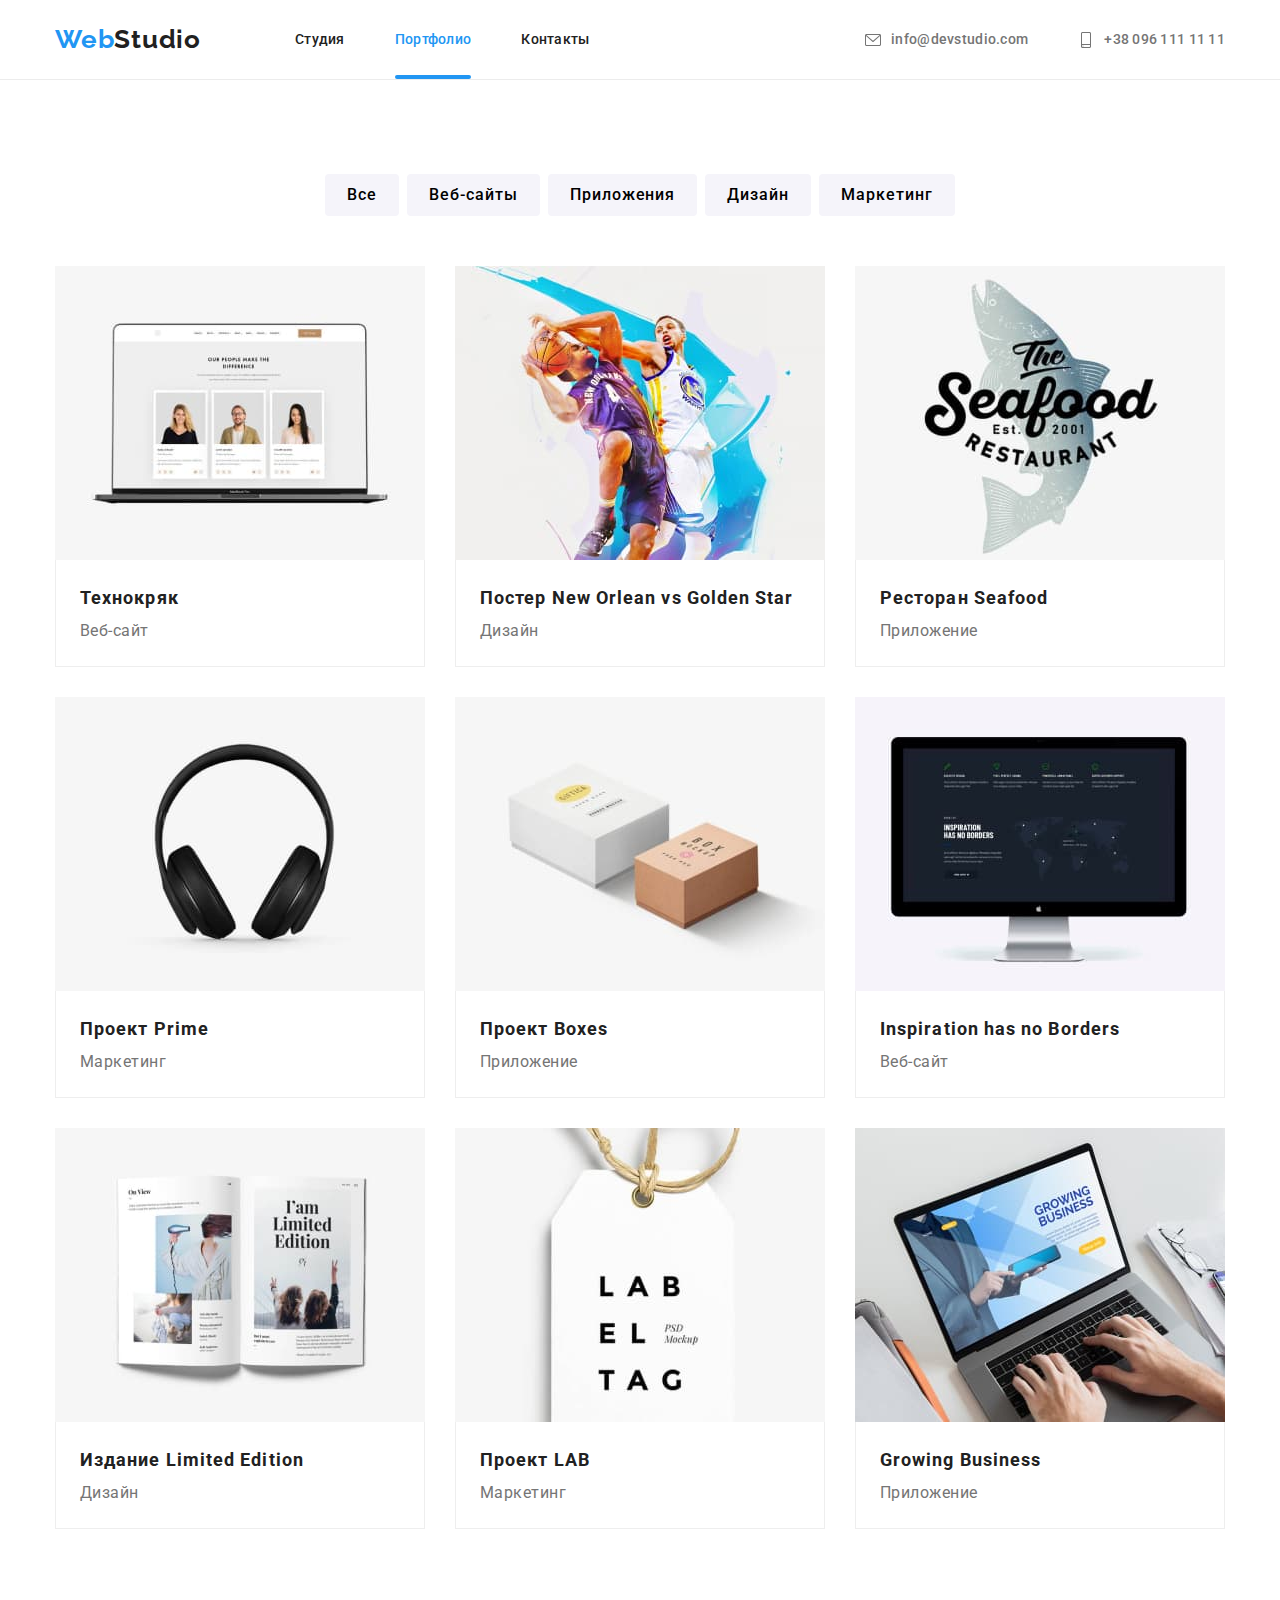
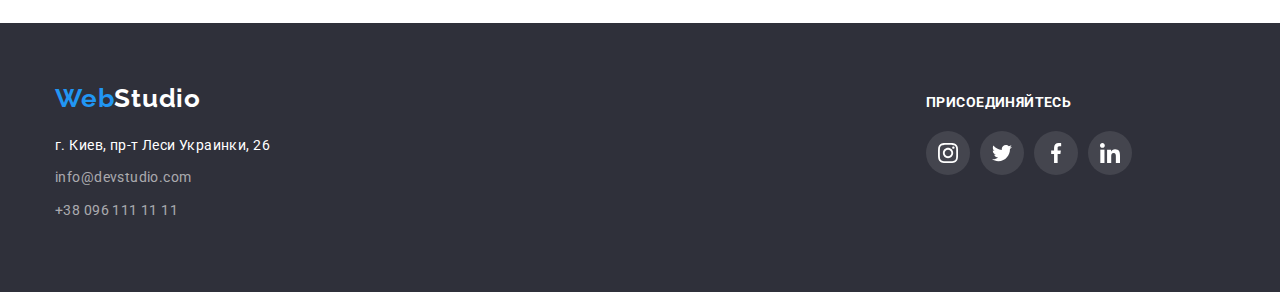
==== portfolio.html @ 705cccad "1" ====
<!DOCTYPE html>
<html lang="ru">
<head>
    <meta charset="UTF-8">
    <meta http-equiv="X-UA-Compatible" content="IE=edge">
    <meta name="viewport" content="width=device-width, initial-scale=1.0">
    <title>Портфолио</title>
    <link rel="preconnect" href="https://fonts.googleapis.com">
    <link rel="preconnect" href="https://fonts.gstatic.com" crossorigin>
    <link href="https://fonts.googleapis.com/css2?family=Raleway:wght@700&family=Roboto:wght@400;500;700;900&display=swap"
        rel="stylesheet">
        <link rel="stylesheet" href="https://cdnjs.cloudflare.com/ajax/libs/modern-normalize/1.1.0/modern-normalize.css"
            integrity="sha512-Y0MM+V6ymRKN2zStTqzQ227DWhhp4Mzdo6gnlRnuaNCbc+YN/ZH0sBCLTM4M0oSy9c9VKiCvd4Jk44aCLrNS5Q=="
            crossorigin="anonymous" referrerpolicy="no-referrer" />
            <link rel="stylesheet" href="https://cdnjs.cloudflare.com/ajax/libs/animate.css/4.1.1/animate.min.css" />
    <link rel="stylesheet" href="./css/styles.css">
</head>
<body>
    <header>
        <div class="container header-container">
            <div class="header-logo-flx animate__animated animate__rubberBand">
                <a class="header-logo" href="index.html">Web<span class="logo-color-dark">Studio</span></a>
            </div>
            <nav class="header-nav">
                <ul class="menu-list">
                    <li class="menu-item">
                        <a class="menu-link" href="index.html">Студия</a>
                    </li>
                    <li class="menu-item">
                        <a class="menu-link current" href="portfolio.html">Портфолио</a>
                    </li>
                    <li class="menu-item">
                        <a class="menu-link" href="#contacts">Контакты</a>
                    </li>
                </ul>
            </nav>
    
            <ul class="contacts-list">
                <li class="contacts-item">
                    <a class="contacts-link contacts-base" href="mailto:info@devstudio.com">
                        <svg class="contacts-icon" width="16" height="16">
                            <use href="./images/sprite.svg#icon-envelope">
                            </use>
                        </svg>info@devstudio.com</a>
                </li>
    
                <li class="contacts-item">
                    <a class="contacts-link contacts-base" href="tel:+380961111111">
                        <svg class="contacts-icon" width="16" height="16">
                            <use href="./images/sprite.svg#icon-smartphone">
                            </use>
                        </svg>+38 096 111 11 11</a>
                </li>
    
            </ul>
        </div>
    </header>

<main>
<section class="section">
    <div class="container">
 <h1 class="visually-hidden">Фильтр</h1>
 <ul class="filtr-list distance">
     <li class="filtr-item">
        <button class="filtr-btn btn" type="button">Все</button>
     </li>
    <li class="filtr-item">
        <button class="filtr-btn btn" type="button">Веб-сайты</button>
    
    </li>
    <li class="filtr-item">
        <button class="filtr-btn btn" type="button">Приложения</button>
     </li>
    <li class="filtr-item">
        <button class="filtr-btn btn" type="button">Дизайн</button>
    </li>
    <li class="filtr-item">
        <button class="filtr-btn btn" type="button">Маркетинг</button>
    </li>
 </ul>   
 <ul class="portfolio">
<li class="portfolio-item">
    <a href="" class="portfolio-link">
        <div class="portfolio-link-photo">
    <img src="./images/technocrak-site.jpg" alt="технокряк" width="370" height="294">
    <p class="portfolio-link-text">Технокряк это современная площадка распространения коронавируса. Компании используют эту платформу для цифрового
    шпионажа и атак на защищённые сервера конкурентов.</p>
    </div>
    <div class="portfolio-item-description">
    <h2 class="portfolio-project-name">Технокряк</h2>
    <p class="portfolio-project-type">Веб-сайт</p></div>
</a>
</li>
<li class="portfolio-item">
    <a class="portfolio-link" href="">
        <div class="portfolio-link-photo">
                <img src="./images/basketball.jpg" alt="постер" width="370" height="294">
                <p class="portfolio-link-text">Технокряк это современная площадка распространения коронавируса. Компании используют эту
                    платформу для цифрового
                    шпионажа и атак на защищённые сервера конкурентов.</p>
                </div>
    <div class="portfolio-item-description">
    <h2 class="portfolio-project-name">Постер New Orlean vs Golden Star</h2>
    <p class="portfolio-project-type">Дизайн</p></div>
    </a>
</li>
<li class="portfolio-item">
    <a class="portfolio-link" href="">
        <div class="portfolio-link-photo">
    <img src="./images/seafood.jpg" alt="ресторан" width="370" height="294">
    <p class="portfolio-link-text">Технокряк это современная площадка распространения коронавируса. Компании используют эту
        платформу для цифрового
        шпионажа и атак на защищённые сервера конкурентов.</p>
    </div>
    <div class="portfolio-item-description">
    <h2 class="portfolio-project-name">Ресторан Seafood</h2>
    <p class="portfolio-project-type">Приложение</p></div>
    </a>
</li>
<li class="portfolio-item">
    <a class="portfolio-link" href="">
        <div class="portfolio-link-photo">
    <img src="./images/prime.jpg" alt="проект" width="370" height="294">
    <p class="portfolio-link-text">Технокряк это современная площадка распространения коронавируса. Компании используют эту
        платформу для цифрового
        шпионажа и атак на защищённые сервера конкурентов.</p>
    </div>
    <div class="portfolio-item-description">
    <h2 class="portfolio-project-name">Проект Prime</h2>
    <p class="portfolio-project-type">Маркетинг</p></div>
    </a>
</li>
<li class="portfolio-item">
    <a class="portfolio-link" href="">
        <div class="portfolio-link-photo">
    <img src="./images/boxes.jpg" alt="коробки" width="370" height="294">
    <p class="portfolio-link-text">Технокряк это современная площадка распространения коронавируса. Компании используют эту
        платформу для цифрового
        шпионажа и атак на защищённые сервера конкурентов.</p>
    </div>
    <div class="portfolio-item-description">
    <h2 class="portfolio-project-name">Проект Boxes</h2>
    <p class="portfolio-project-type">Приложение</p></div>
    </a>
</li>
<li class="portfolio-item">
    <a class="portfolio-link" href="">
        <div class="portfolio-link-photo">
    <img src="./images/inspiration-site.jpg" alt="сайт" width="370" height="294">
    <p class="portfolio-link-text">Технокряк это современная площадка распространения коронавируса. Компании используют эту
        платформу для цифрового
        шпионажа и атак на защищённые сервера конкурентов.</p>
    </div>
    <div class="portfolio-item-description">
    <h2 class="portfolio-project-name">Inspiration has no Borders</h2>
    <p class="portfolio-project-type">Веб-сайт</p></div>
    </a>
</li>
<li class="portfolio-item">
    <a class="portfolio-link" href="">
        <div class="portfolio-link-photo">
    <img src="./images/limited-edition.jpg" alt="журнал" width="370" height="294">
    <p class="portfolio-link-text">Технокряк это современная площадка распространения коронавируса. Компании используют эту
        платформу для цифрового
        шпионажа и атак на защищённые сервера конкурентов.</p>
    </div>
    <div class="portfolio-item-description">
    <h2 class="portfolio-project-name">Издание Limited Edition</h2>
    <p class="portfolio-project-type">Дизайн</p></div>
    </a>
</li>
<li class="portfolio-item">
    <a class="portfolio-link" href="">
        <div class="portfolio-link-photo">
    <img src="./images/lab.jpg" alt="лаб" width="370" height="294">
    <p class="portfolio-link-text">Технокряк это современная площадка распространения коронавируса. Компании используют эту
        платформу для цифрового
        шпионажа и атак на защищённые сервера конкурентов.</p>
    </div>
    <div class="portfolio-item-description">
    <h2 class="portfolio-project-name">Проект LAB</h2>
    <p class="portfolio-project-type">Маркетинг</p></div>
    </a>
</li>
<li class="portfolio-item">
    <a class="portfolio-link" href="">
        <div class="portfolio-link-photo">
    <img src="./images/business-app.jpg" alt="бизнес" width="370" height="294">
    <p class="portfolio-link-text">Технокряк это современная площадка распространения коронавируса. Компании используют эту
        платформу для цифрового
        шпионажа и атак на защищённые сервера конкурентов.</p>
        </div>
    <div class="portfolio-item-description">
    <h2 class="portfolio-project-name">Growing Business</h2>
    <p class="portfolio-project-type">Приложение</p></div>
    </a>
</li>
 </ul>
</div>
</section>
</main>

<footer class="footer-contacts bgc-footer" id="contacts">
    <div class="container sum">
        <div class="left">
            <div class="log">
                <a class="header-logo" href="index.html">Web<span class="logo-color-light">Studio</span></a>
            </div>

            <address>
                <ul class="footer-list">
                    <li class="footer-between-item"><a class="footer-adr" href="">г. Киев, пр-т Леси Украинки, 26</a>
                    </li>
                    <li class="footer-between-item"><a class="footer-mail"
                            href="mailto:info@devstudio.com">info@devstudio.com</a>
                    </li>
                    <li class="footer-between-item"><a class="footer-tel" href="tel:+380961111111">+38 096 111 11 11</a>
                    </li>
                </ul>
            </address>
        </div>

        <div class="right">
            <h2 class="footer-connection">Присоединяйтесь</h2>
            <ul class="footer-social footer-social-list">
                <li class="social-item">
                    <a href="" class="footer-social-link">
                        <svg class="footer-social-icon" width="20" height="20">
                            <use href="./images/sprite.svg#icon-instagram">
                            </use>
                        </svg>
                    </a>
                </li>
                <li class="social-item">
                    <a href="" class="footer-social-link">
                        <svg class="footer-social-icon" width="20" height="20">
                            <use href="./images/sprite.svg#icon-twitter">
                            </use>
                        </svg>
                    </a>
                </li>
                <li class="social-item">
                    <a href="" class="footer-social-link">
                        <svg class="footer-social-icon" width="20" height="20">
                            <use href="./images/sprite.svg#icon-facebook">
                            </use>
                        </svg>
                    </a>
                </li>
                <li class="social-item">
                    <a href="" class="footer-social-link">
                        <svg class="footer-social-icon" width="20" height="20">
                            <use href="./images/sprite.svg#icon-linkedin">
                            </use>
                        </svg>
                    </a>
                </li>
            </ul>
        </div>
    </div>
    </div>
</footer>
</body>

</html>
---- css/styles.css ----
:root {
  --first-text-color: #212121;
  --second-text-color: #757575;
  --third-text-color: #ffffff;
  --accent-text-color: #2196f3;
}

p,
h1,
h2,
h3,
h4,
h5,
h6 {
  margin: 0;
}

ul {
  list-style: none;
  margin: 0;
  padding: 0;
}
a {
  text-decoration: none;
}
img {
  display: block;
  max-width: 100%;
  height: auto;
}
body {
  font-family: 'Roboto', sans-serif;
  color: var(--first-text-color);
}
address {
  margin-top: 20px;
  font-style: normal;
}

header {
  width: 100%;
  height: 80px;
  border-bottom: 1px solid #ececec;
  display: flex;
}
.portfolio-dist {
  padding-bottom: 94px 0;
}
.container {
  width: 1200px;
  padding-left: 15px;
  padding-right: 15px;
  margin: 0 auto;
}
.section {
  padding: 94px 0;
}

.filtr-btn {
  background: #f5f4fa;
  border-radius: 4px;
}

.menu-link {
  font-weight: 500;
  font-size: 14px;
  line-height: 1.14;
  letter-spacing: 0.02em;
  color: inherit;
  position: relative;
  transition: color 250ms cubic-bezier(0.4, 0, 0.2, 1);
}
.current {
  color: var(--accent-text-color);
}
.menu-link.current::after {
  content: '';
  position: absolute;
  left: 0;
  bottom: -32px;
  display: block;
  width: 100%;
  height: 4px;
  border-radius: 2px;
  background-color: var(--accent-text-color);
}
.menu-link:hover,
.menu-link:focus {
  color: var(--accent-text-color);
}
.header-container {
  display: flex;
  align-items: center;
}
.header-logo-flx {
  display: flex;
  margin-right: 94px;
}

.header-logo {
  font-family: Raleway, sans-serif;
  font-weight: 700;
  font-size: 26px;
  line-height: 1.19;
  letter-spacing: 0.03em;
  color: var(--accent-text-color);
}
.logo-color-dark {
  color: var(--first-text-color);
}
.logo-color-light {
  color: var(--third-text-color);
}

.menu-list {
  display: flex;
}
.menu-item:not(:last-child) {
  margin-right: 50px;
}

.contacts-item:not(:last-child) {
  margin-right: 50px;
}

.contacts-icon {
  fill: var(--second-text-color);
  margin-right: 10px;
  transition: fill 250ms cubic-bezier(0.4, 0, 0.2, 1);
}

.contacts-list {
  display: flex;
  margin-left: auto;
}
.contacts-link {
  display: flex;
  align-items: center;
  font-weight: 500;
  font-size: 14px;
  line-height: 1.14;
  letter-spacing: 0.02em;

  color: var(--second-text-color);
  transition: color 250ms cubic-bezier(0.4, 0, 0.2, 1);
}
.contacts-link:hover,
.contacts-link:focus {
  color: var(--accent-text-color);
}
.contacts-link:hover .contacts-icon,
.contacts-link:focus .contacts-icon {
  fill: var(--accent-text-color);
}

.btn {
  font-family: inherit;
  font-weight: 500;
  font-size: 16px;
  line-height: 1.87;
  letter-spacing: 0.06em;
  cursor: pointer;
  border: transparent;
}

/* .btn:hover,
.btn:focus {
  color: var(--third-text-color);
  box-shadow: 0px 4px 4px rgba(0, 0, 0, 0.15);
} */

.solutions {
  margin-left: auto;
  margin-right: auto;
  max-width: 1600px;
  background-color: #2f303a;
  padding-top: 200px;
  padding-bottom: 200px;
  background-color: #2f303a;
  background-image: linear-gradient(
      rgba(47, 48, 58, 0.4),
      rgba(47, 48, 58, 0.4)
    ),
    url(../images/main-photo.jpg);
  background-repeat: no-repeat;
  background-size: cover;
  background-position: center;
}
.slogan {
  width: 696px;
  height: 120px;
  margin-right: auto;
  margin-left: auto;
  font-weight: 900;
  font-size: 44px;
  line-height: 1.36;
  text-align: center;
  letter-spacing: 0.06em;
  text-transform: uppercase;

  color: var(--third-text-color);
  margin-bottom: 30px;
}

.index-btn {
  display: block;
  min-width: 200px;
  height: 50px;
  padding: 10px 32px;
  color: var(--third-text-color);
  background: var(--accent-text-color);
  border-radius: 4px;
  margin: 0 auto;
  transition: background-color 250ms cubic-bezier(0.4, 0, 0.2, 1);
}
.index-btn:hover,
.index-btn:focus {
  background-color: #188ce8;
  box-shadow: 0px 4px 4px rgba(0, 0, 0, 0.15);
}
.title {
  font-size: 36px;
  line-height: 1.17;
  text-align: center;
  letter-spacing: 0.03em;
  color: var(--first-text-color);
}

.advant-list {
  display: flex;
}
.advant-logo {
  width: 270px;
  height: 120px;
  background-color: #f5f4fa;
  border-radius: 4px;
  display: flex;
  justify-content: center;
  align-items: center;
  margin-bottom: 30px;
}
.advant-item {
  width: 270px;
}
.between-item:not(:last-child) {
  margin-right: 30px;
}
.advant-pre-title {
  font-weight: 700;
  font-size: 14px;
  line-height: 1.14;
  letter-spacing: 0.03em;
  text-transform: uppercase;
  color: var(--first-text-color);
  margin-bottom: 10px;
}
.advant-about-text {
  font-size: 14px;
  line-height: 1.71;
  letter-spacing: 0.03em;

  color: var(--second-text-color);
}
.about {
  padding-top: 0;
}
.title {
  margin-bottom: 50px;
}
.about-title {
  margin-bottom: 50px;
}
.about-list {
  display: flex;
}
.about-item:not(:last-child) {
  margin-right: 30px;
}
.team {
  background-color: #f5f4fa;
}
.team-item {
  background: #ffffff;
  box-shadow: 0px 1px 3px rgba(0, 0, 0, 0.12), 0px 1px 1px rgba(0, 0, 0, 0.14),
    0px 2px 1px rgba(0, 0, 0, 0.2);
  border-radius: 0px 0px 4px 4px;
}
.about-item-photo {
  position: relative;
}
.about-item-text {
  position: absolute;
  left: 0;
  bottom: 0;
  font-weight: 700;
  font-size: 14px;
  line-height: 1.14;
  letter-spacing: 0.03em;
  text-transform: uppercase;
  text-align: center;
  color: var(--third-text-color);
  background-color: rgba(47, 48, 58, 0.8);
  width: 100%;
  height: 70px;
  display: flex;
  align-items: center;
  justify-content: center;
}
.team-list {
  display: flex;
}
.team-item-description {
  padding-top: 30px;
  padding-bottom: 30px;
}
.manager-name-item {
  font-weight: 500;
  font-size: 16px;
  line-height: 1.19;
  text-align: center;
  letter-spacing: 0.03em;

  color: var(--first-text-color);
  margin-bottom: 10px;
}

.manager-spec-item {
  font-size: 16px;
  line-height: 1.19;
  text-align: center;
  letter-spacing: 0.03em;

  color: var(--second-text-color);
  margin-bottom: 16px;
}

.social-item {
  width: 44px;
  height: 44px;
  margin-right: 10px;
}
.social-item:last-child {
  margin-right: 0px;
}
.social-icon {
  fill: #afb1b8;
  transition: fill 250ms cubic-bezier(0.4, 0, 0.2, 1);
}
.social-link:hover,
.social-link:focus {
  background-color: var(--accent-text-color);
}
.social-link:hover .social-icon,
.social-link:focus .social-icon {
  fill: var(--third-text-color);
}
.social-link {
  width: 100%;
  height: 100%;
  background-color: var(--third-text-color);
  border-radius: 50%;
  display: flex;
  align-items: center;
  justify-content: center;
  transition: background-color 250ms cubic-bezier(0.4, 0, 0.2, 1);
}

.social-list {
  display: flex;
  justify-content: center;
}
.footer-contacts {
  background-color: #2f303a;
  padding-top: 60px;
  padding-bottom: 60px;
}

.footer-adr {
  font-size: 14px;
  line-height: 1.71;
  letter-spacing: 0.03em;

  color: var(--third-text-color);
}
.footer-mail,
.footer-tel {
  font-size: 14px;
  line-height: 1.71;
  letter-spacing: 0.03em;
  color: rgba(255, 255, 255, 0.6);
}
.footer-between-item {
  margin-bottom: 9px;
}
.portfolio-project-name {
  font-weight: 700;
  font-size: 18px;
  line-height: 2;
  letter-spacing: 0.06em;

  color: var(--first-text-color);
}
.portfolio-project-type {
  font-size: 16px;
  line-height: 1.87;
  letter-spacing: 0.03em;

  color: var(--second-text-color);
}
.visually-hidden {
  position: absolute;
  white-space: nowrap;
  width: 1px;
  height: 1px;
  overflow: hidden;
  border: 0;
  padding: 0;
  clip: rect(0 0 0 0);
  clip-path: inset(50%);
  margin: -1px;
}
.filtr-list {
  display: flex;
  justify-content: center;
  margin-bottom: 50px;
}
.filtr-item:not(:last-child) {
  margin-right: 8px;
}
.filtr-btn {
  padding-top: 6px;
  padding-bottom: 6px;
  background: F5F4FA;
  border-radius: 4px;
  padding-left: 22px;
  padding-right: 22px;
  transition: box-shadow 250ms cubic-bezier(0.4, 0, 0.2, 1),
    color 250ms cubic-bezier(0.4, 0, 0.2, 1),
    background-color 250ms cubic-bezier(0.4, 0, 0.2, 1);
}
.filtr-btn:hover,
.filtr-btn:focus {
  color: var(--third-text-color);
  background-color: var(--accent-text-color);
  box-shadow: 0px 3px 1px rgba(0, 0, 0, 0.1), 0px 1px 2px rgba(0, 0, 0, 0.08),
    0px 2px 2px rgba(0, 0, 0, 0.12);
}

.portfolio {
  display: flex;
  flex-wrap: wrap;
  margin-left: -30px;
  margin-bottom: -30px;
}
.portfolio-item {
  /* position: relative; */
  flex-basis: calc(100% / 3 - 30px);
  margin-left: 30px;
  margin-bottom: 30px;
}
.portfolio-item-description {
  padding-top: 20px;
  padding-left: 24px;
  padding-bottom: 20px;
  border-bottom: 1px solid #eeeeee;
  border-left: 1px solid #eeeeee;
  border-right: 1px solid #eeeeee;
}
.portfolio-link-photo {
  position: relative;
  overflow: hidden;
}
.portfolio-link-text {
  position: absolute;
  top: 0;
  left: 0;
  /* font-style: normal;
  font-weight: normal; */
  font-size: 18px;
  line-height: 1.6;
  letter-spacing: 0.03em;
  color: var(--third-text-color);

  background: rgba(33, 150, 243, 0.9);
  padding: 63px 24px;
  transform: translateY(100%);
  transition: transform 250ms cubic-bezier(0.4, 0, 0.2, 1);
}

.permanent-clients {
  font-weight: 700;
  font-size: 36px;
  line-height: 1.17;
  text-align: center;
  letter-spacing: 0.03em;
  margin-bottom: 50px;
}

.clent-logo-item:not(:last-child) {
  margin-right: 30px;
}
.client-link {
  display: flex;
  width: 170px;
  height: 92px;
  border-radius: 4px;
  border: 1px rgba(175, 177, 184, 1) solid;
  justify-content: center;
  align-items: center;
  transition: border-color 250ms cubic-bezier(0.4, 0, 0.2, 1);
}
.client-logo-list {
  display: flex;
}
.client-icon {
  fill: #afb1b8;
  transition: fill 250ms cubic-bezier(0.4, 0, 0.2, 1);
}
.client-link:hover,
.client-link:focus {
  border-color: var(--accent-text-color);
}
.client-link:hover .client-icon,
.client-link:focus .client-icon {
  fill: var(--accent-text-color);
}
.footer-connection {
  font-weight: bold;
  font-size: 14px;
  line-height: 1.14;
  letter-spacing: 0.03em;
  text-transform: uppercase;

  color: var(--third-text-color);

  margin-bottom: 20px;
}

.footer-social-link {
  width: 100%;
  height: 100%;
  background-color: rgba(255, 255, 255, 0.1);
  border-radius: 50%;
  display: flex;
  align-items: center;
  justify-content: center;
  transition: background-color 250ms cubic-bezier(0.4, 0, 0.2, 1);
}
.footer-social-icon {
  fill: var(--third-text-color);
}
.footer-social-link:hover,
.footer-social-link:focus {
  background-color: var(--accent-text-color);
}
.footer-social-link:hover .footer-social-icon,
.footer-social-link:focus .footer-social-icon {
  fill: var(--third-text-color);
}

.log {
  display: flex;
  margin-bottom: 20px;
}

.footer-social-list {
  display: flex;
  justify-content: center;
}
.sum {
  display: flex;
  align-items: baseline;
}
.left {
  flex-grow: 1;
  margin-right: 70px;
}
.right {
  margin-right: 93px;
}
.portfolio-link {
  display: block;
  transition: box-shadow 250ms cubic-bezier(0.4, 0, 0.2, 1);
}
.portfolio-link:hover,
.portfolio-link:focus {
  box-shadow: 0px 1px 1px rgba(0, 0, 0, 0.12), 0px 4px 4px rgba(0, 0, 0, 0.06),
    1px 4px 6px rgba(0, 0, 0, 0.16);
}
.portfolio-link:hover .portfolio-link-text,
.portfolio-link:focus .portfolio-link-text {
  transform: translateY(0);
}
.backdrop {
  position: fixed;
  width: 100vw;
  height: 100vh;
  top: 0;
  background-color: rgba(0, 0, 0, 0.2);
  opacity: 1;
  transition: opacity 250ms cubic-bezier(0.4, 0, 0.2, 1);
}

.modal {
  position: absolute;
  padding: 40px;
  width: 528px;
  height: 581px;
  left: 50%;
  top: 50%;
  transform: translate(-50%, -50%) scale(1);
  transition: transform 250ms cubic-bezier(0.4, 0, 0.2, 1);

  background: #ffffff;
  box-shadow: 0px 1px 3px rgba(0, 0, 0, 0.12), 0px 1px 1px rgba(0, 0, 0, 0.14),
    0px 2px 1px rgba(0, 0, 0, 0.2);
  border-radius: 4px;
}
.backdrop.is-hidden .modal {
  transform: translate(-50%, -50%) scale(0.9);
}

.modal-btn {
  border: 1px solid #757575;
  background-color: transparent;
  width: 30px;
  height: 30px;
  border-radius: 50%;
  position: absolute;
  top: 8px;
  right: 8px;
  display: flex;
  align-items: center;
  justify-content: center;
  cursor: pointer;
}
.modal-btn:hover,
.modal-btn:focus {
  fill: var(--accent-text-color);
}
.modal-close-icon {
  transition: fill 250ms cubic-bezier(0.4, 0, 0.2, 1);
}
.backdrop.is-hidden {
  visibility: hidden;
  opacity: 0;
  pointer-events: none;
}
.modal-form-head {
  font-weight: bold;
  font-size: 20px;
  line-height: 23px;
  text-align: center;
  letter-spacing: 0.03em;

  color: var(--first-text-color);
  margin-bottom: 12px;
}
.modal-form {
  display: flex;
  flex-direction: column;
}
.modal-form-field {
  font-size: 12px;
  line-height: 14px;
  letter-spacing: 0.01em;

  color: var(--second-text-color);
  margin-bottom: 10px;
}
.modal-form-message:focus {
  outline: none;
  border-color: var(--accent-text-color);
}
.modal-form-item {
  position: relative;
  display: block;
  margin-top: 6px;
}
.modal-form-input {
  padding-left: 30px;
  width: 100%;
  height: 40px;
  border: 1px solid rgba(33, 33, 33, 0.2);
  border-radius: 4px;
  transition: border-color 250ms cubic-bezier(0.4, 0, 0.2, 1);
}
.modal-form-input:focus {
  outline: none;
  border-color: var(--accent-text-color);
}
.modal-form-input:focus + .modal-form-icon {
  fill: var(--accent-text-color);
}
.modal-form-message {
  display: block;
  padding: 12px 16px;
  height: 120px;
  width: 100%;
  border: 1px solid rgba(33, 33, 33, 0.2);
  border-radius: 4px;
  resize: none;
  margin-top: 6px;
  transition: border-color 250ms cubic-bezier(0.4, 0, 0.2, 1);
}
.modal-form-message::placeholder {
  font-size: 14px;
  line-height: 1.14;
  letter-spacing: 0.01em;
  color: rgba(117, 117, 117, 0.5);
}
.modal-form-button {
  display: block;
  width: 200px;
  height: 50px;
  margin: 0 auto;
  background: var(--accent-text-color);

  border: transparent;
  border-radius: 4px;
  color: var(--third-text-color);
  cursor: pointer;
  transition: background-color 250ms cubic-bezier(0.4, 0, 0.2, 1),
    box-shadow 250ms cubic-bezier(0.4, 0, 0.2, 1);
}
.modal-form-button:hover,
.modal-form-button:focus {
  background-color: #188ce8;
  box-shadow: 0px 4px 4px rgba(0, 0, 0, 0.15);
}
.modal-form-icon {
  position: absolute;
  display: block;
  left: 12px;
  top: 50%;
  transform: translateY(-50%);
  transition: fill 250ms cubic-bezier(0.4, 0, 0.2, 1);
}
.modal-form-chbox-label {
  display: flex;
  margin-bottom: 30px;
  font-size: 14px;
  line-height: 1.71;
  /* identical to box height, or 171% */

  letter-spacing: 0.03em;
  justify-content: center;
  align-items: center;
  cursor: pointer;
}
.modal-form-chbox-label::before {
  display: block;
  content: '';
  width: 18px;
  height: 17px;
  border: 2px solid #212121;
  /* border-color: transparent; */
  cursor: pointer;
  border-radius: 2px;
  margin-right: 7px;
}
.modal-form-chbox:checked + .modal-form-chbox-label::before {
  background-image: url(../images/icon-check.svg);
  background-repeat: no-repeat;
  background-size: cover;
  background-position: center;
}
.footer-form-header {
  font-weight: bold;
  font-size: 14px;
  line-height: 1.14;
  letter-spacing: 0.03em;
  text-transform: uppercase;

  color: var(--third-text-color);
  margin-bottom: 20px;
}
.footer-form {
  display: flex;
  align-items: flex-end;
}
.footer-form-section {
  display: flex;
  flex-direction: column;
  margin-right: 12px;
}
.footer-form-input {
  padding: 15px 16px;
  width: 358px;
  height: 50px;
  color: var(--third-text-color);
  border: 1px solid rgba(255, 255, 255, 0.3);
  filter: drop-shadow(0px 4px 4px rgba(0, 0, 0, 0.15));
  border-radius: 4px;
  background-color: inherit;
}
.footer-form-input::placeholder {
  font-size: 16px;
  line-height: 1.25;
  letter-spacing: 0.03em;

  color: rgba(255, 255, 255, 0.6);
}
.footer-form-button {
  display: flex;
  align-items: center;
  justify-content: center;
  width: 200px;
  height: 50px;
  margin: 0 auto;
  font-weight: bold;
  font-size: 16px;
  line-height: 2;
  background-color: var(--accent-text-color);
  border: transparent;
  border-radius: 4px;
  color: var(--third-text-color);
  /* background-image: url(../images/icon-send.svg);
  background-repeat: no-repeat; */
  cursor: pointer;
  transition: background-color 250ms cubic-bezier(0.4, 0, 0.2, 1);
}
.footer-form-button::after {
  content: '';
  background-image: url(../images/icon-send.svg);
  width: 24px;
  height: 24px;
  margin: 0 0 0 10px;
}
.footer-form-button:hover {
  background-color: #188ce8;
}
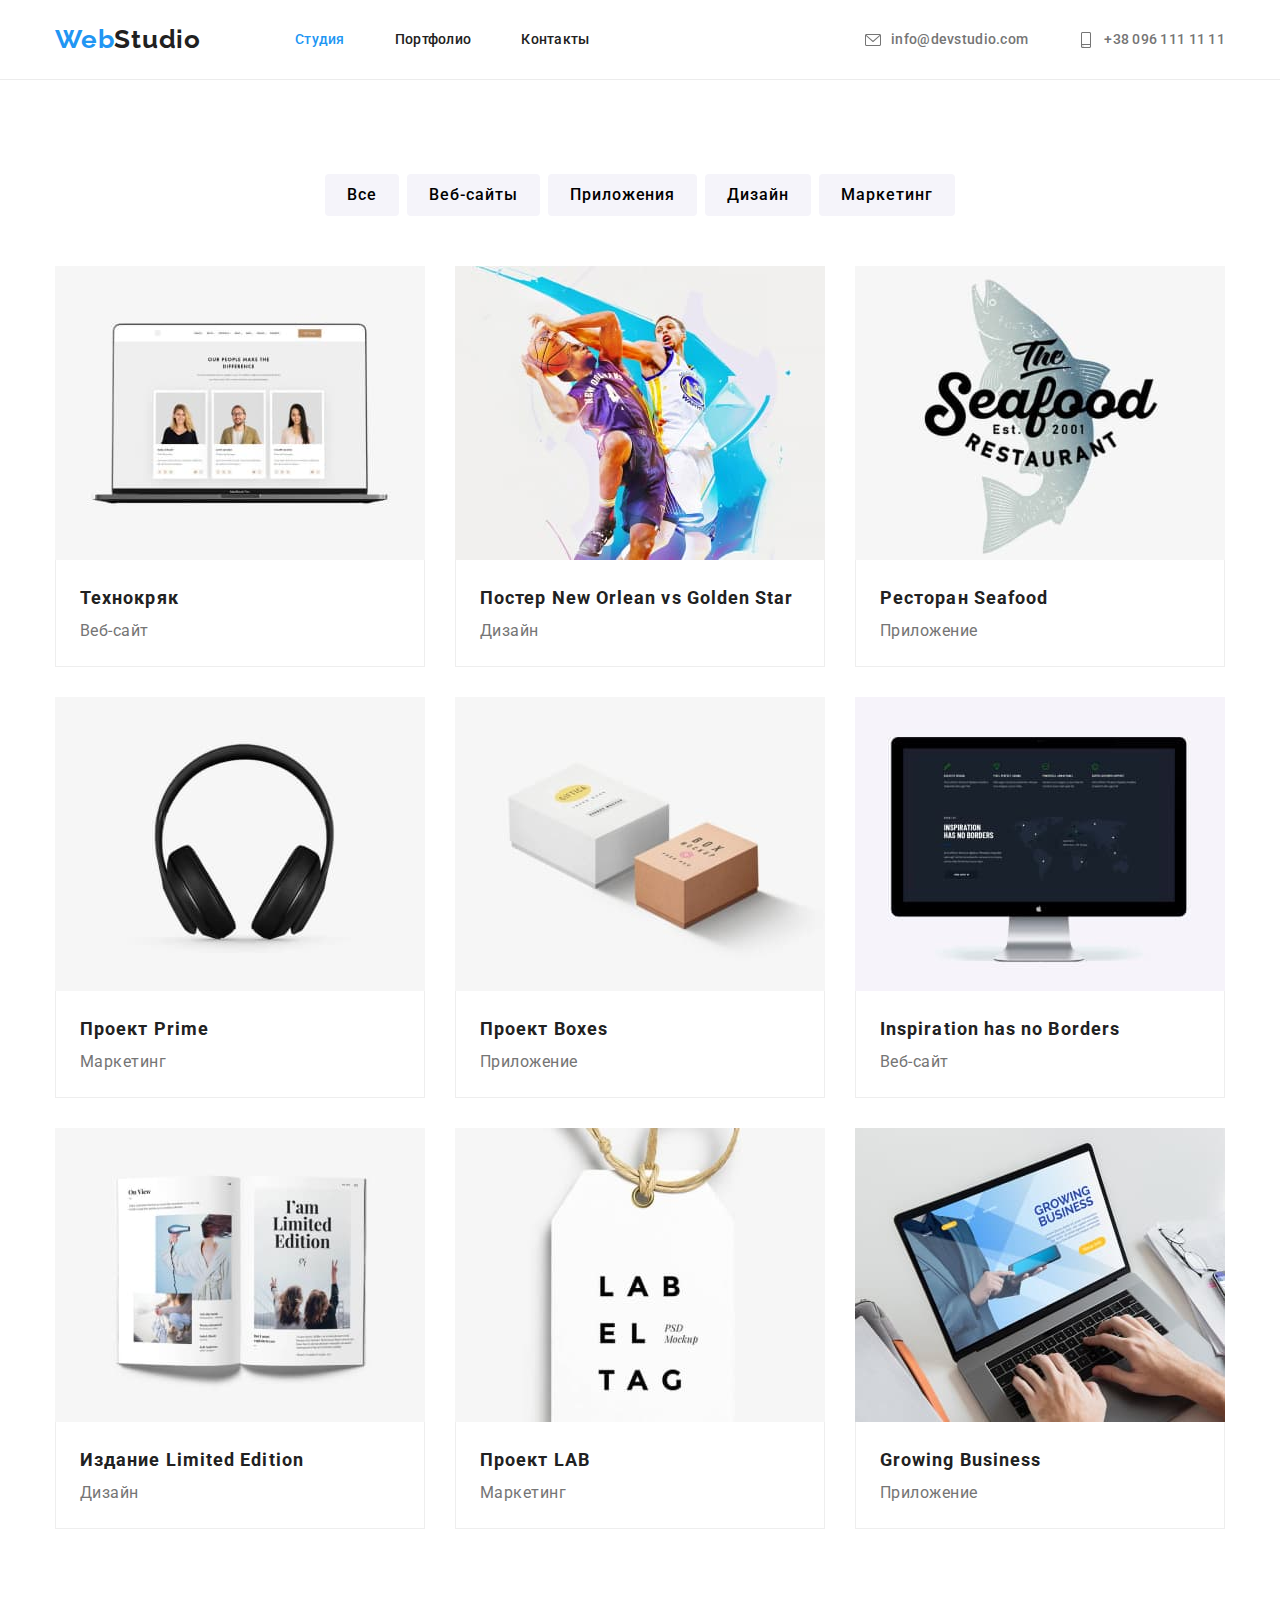
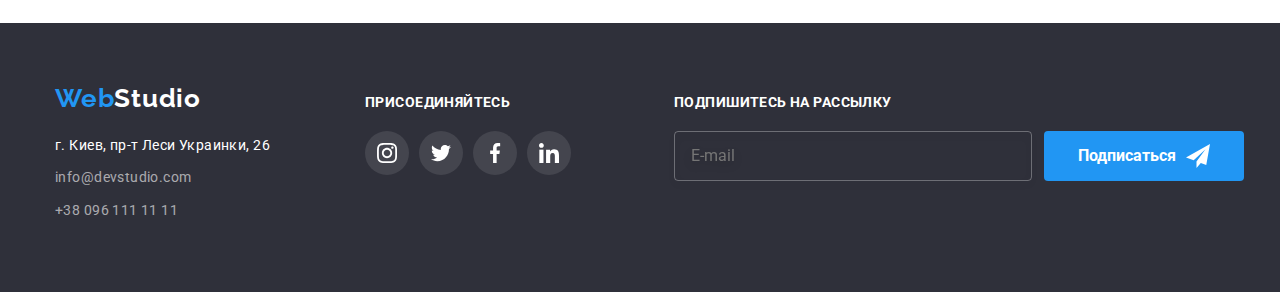
==== commit 1535f694: "2" ====
--- a/portfolio.html
+++ b/portfolio.html
@@ -16,37 +16,36 @@
     <link rel="stylesheet" href="./css/styles.css">
 </head>
 <body>
-    <header>
-        <div class="container header-container">
-            <div class="header-logo-flx animate__animated animate__rubberBand">
-                <a class="header-logo" href="index.html">Web<span class="logo-color-dark">Studio</span></a>
-            </div>
+    <header class="header">
+        <div class="container container__header">
+            <a class="logo logo__header" href="index.html">Web<span class="logo__dark">Studio</span></a>
+    
             <nav class="header-nav">
-                <ul class="menu-list">
-                    <li class="menu-item">
-                        <a class="menu-link" href="index.html">Студия</a>
-                    </li>
-                    <li class="menu-item">
-                        <a class="menu-link current" href="portfolio.html">Портфолио</a>
-                    </li>
-                    <li class="menu-item">
-                        <a class="menu-link" href="#contacts">Контакты</a>
+                <ul class="menu">
+                    <li class="menu__item">
+                        <a class="menu__link menu__link--current" href="index.html">Студия</a>
+                    </li>
+                    <li class="menu__item">
+                        <a class="menu__link" href="portfolio.html">Портфолио</a>
+                    </li>
+                    <li class="menu__item">
+                        <a class="menu__link" href="#contacts">Контакты</a>
                     </li>
                 </ul>
             </nav>
     
-            <ul class="contacts-list">
-                <li class="contacts-item">
-                    <a class="contacts-link contacts-base" href="mailto:info@devstudio.com">
-                        <svg class="contacts-icon" width="16" height="16">
+            <ul class="contacts">
+                <li class="contacts__item">
+                    <a class="contacts__link" href="mailto:info@devstudio.com">
+                        <svg class="contacts__icon" width="16" height="16">
                             <use href="./images/sprite.svg#icon-envelope">
                             </use>
                         </svg>info@devstudio.com</a>
                 </li>
     
-                <li class="contacts-item">
-                    <a class="contacts-link contacts-base" href="tel:+380961111111">
-                        <svg class="contacts-icon" width="16" height="16">
+                <li class="contacts__item">
+                    <a class="contacts__link" href="tel:+380961111111">
+                        <svg class="contacts__icon" width="16" height="16">
                             <use href="./images/sprite.svg#icon-smartphone">
                             </use>
                         </svg>+38 096 111 11 11</a>
@@ -200,64 +199,79 @@
 </section>
 </main>
 
-<footer class="footer-contacts bgc-footer" id="contacts">
+<footer class="footer" id="contacts">
     <div class="container sum">
-        <div class="left">
-            <div class="log">
-                <a class="header-logo" href="index.html">Web<span class="logo-color-light">Studio</span></a>
-            </div>
+        <div class="footer__left">
+            <a class="logo" href="index.html">Web<span class="logo__light">Studio</span></a>
 
             <address>
-                <ul class="footer-list">
-                    <li class="footer-between-item"><a class="footer-adr" href="">г. Киев, пр-т Леси Украинки, 26</a>
-                    </li>
-                    <li class="footer-between-item"><a class="footer-mail"
+                <ul class="footer-contacts">
+                    <li class="footer-contacts__item"><a class="footer-contacts__adr" href="">г. Киев, пр-т Леси
+                            Украинки, 26</a>
+                    </li>
+                    <li class="footer-contacts__item"><a class="footer-contacts__mail"
                             href="mailto:info@devstudio.com">info@devstudio.com</a>
                     </li>
-                    <li class="footer-between-item"><a class="footer-tel" href="tel:+380961111111">+38 096 111 11 11</a>
+                    <li class="footer-contacts__item"><a class="footer-contacts__tel" href="tel:+380961111111">+38 096
+                            111 11 11</a>
                     </li>
                 </ul>
             </address>
         </div>
 
-        <div class="right">
-            <h2 class="footer-connection">Присоединяйтесь</h2>
-            <ul class="footer-social footer-social-list">
-                <li class="social-item">
-                    <a href="" class="footer-social-link">
-                        <svg class="footer-social-icon" width="20" height="20">
+        <div class="footer__right">
+            <h2 class="footer-connection__title">Присоединяйтесь</h2>
+
+            <ul class="footer-social">
+                <li class="footer-social__item">
+                    <a href="" class="footer-social__link">
+                        <svg class="footer-social__icon" width="20" height="20">
                             <use href="./images/sprite.svg#icon-instagram">
                             </use>
                         </svg>
                     </a>
                 </li>
-                <li class="social-item">
-                    <a href="" class="footer-social-link">
-                        <svg class="footer-social-icon" width="20" height="20">
+                <li class="footer-social__item">
+                    <a href="" class="footer-social__link">
+                        <svg class="footer-social__icon" width="20" height="20">
                             <use href="./images/sprite.svg#icon-twitter">
                             </use>
                         </svg>
                     </a>
                 </li>
-                <li class="social-item">
-                    <a href="" class="footer-social-link">
-                        <svg class="footer-social-icon" width="20" height="20">
+                <li class="footer-social__item">
+                    <a href="" class="footer-social__link">
+                        <svg class="footer-social__icon" width="20" height="20">
                             <use href="./images/sprite.svg#icon-facebook">
                             </use>
                         </svg>
                     </a>
                 </li>
-                <li class="social-item">
-                    <a href="" class="footer-social-link">
-                        <svg class="footer-social-icon" width="20" height="20">
+                <li class="footer-social__item">
+                    <a href="" class="footer-social__link">
+                        <svg class="footer-social__icon" width="20" height="20">
                             <use href="./images/sprite.svg#icon-linkedin">
                             </use>
                         </svg>
                     </a>
                 </li>
             </ul>
-        </div>
-    </div>
+            </ul>
+        </div>
+
+
+
+        <form action="" class="footer-form">
+            <div class="footer-form__section">
+                <label class="footer-form__title" for="email">Подпишитесь на рассылку</label>
+                <input type="email" class="footer-form__input" name="email" id="email" placeholder="E-mail">
+            </div>
+            <button class="footer-form__button" type="submit">Подписаться</button>
+
+
+        </form>
+
+
     </div>
 </footer>
 </body>
--- a/css/styles.css
+++ b/css/styles.css
@@ -36,6 +36,9 @@
   margin-top: 20px;
   font-style: normal;
 }
+.portfolio-dist {
+  padding-bottom: 94px 0;
+}
 
 header {
   width: 100%;
@@ -43,9 +46,7 @@
   border-bottom: 1px solid #ececec;
   display: flex;
 }
-.portfolio-dist {
-  padding-bottom: 94px 0;
-}
+
 .container {
   width: 1200px;
   padding-left: 15px;
@@ -60,8 +61,9 @@
   background: #f5f4fa;
   border-radius: 4px;
 }
-
-.menu-link {
+/*--------------- HEADER--------------- */
+
+.menu__link {
   font-weight: 500;
   font-size: 14px;
   line-height: 1.14;
@@ -70,10 +72,10 @@
   position: relative;
   transition: color 250ms cubic-bezier(0.4, 0, 0.2, 1);
 }
-.current {
+.menu__link--current {
   color: var(--accent-text-color);
 }
-.menu-link.current::after {
+.menu__link.current::after {
   content: '';
   position: absolute;
   left: 0;
@@ -84,20 +86,18 @@
   border-radius: 2px;
   background-color: var(--accent-text-color);
 }
-.menu-link:hover,
-.menu-link:focus {
+.menu__link:hover,
+.menu__link:focus {
   color: var(--accent-text-color);
 }
-.header-container {
-  display: flex;
-  align-items: center;
-}
-.header-logo-flx {
+.container__header {
+  display: flex;
+  align-items: center;
+}
+
+.logo {
   display: flex;
   margin-right: 94px;
-}
-
-.header-logo {
   font-family: Raleway, sans-serif;
   font-weight: 700;
   font-size: 26px;
@@ -105,35 +105,34 @@
   letter-spacing: 0.03em;
   color: var(--accent-text-color);
 }
-.logo-color-dark {
+.logo__dark {
   color: var(--first-text-color);
 }
-.logo-color-light {
-  color: var(--third-text-color);
-}
-
-.menu-list {
-  display: flex;
-}
-.menu-item:not(:last-child) {
+.logo__light {
+  color: var(--third-text-color);
+}
+
+.menu {
+  display: flex;
+}
+.menu__item {
   margin-right: 50px;
 }
 
-.contacts-item:not(:last-child) {
+.contacts {
+  display: flex;
+  margin-left: auto;
+}
+.contacts__item:not(:last-child) {
   margin-right: 50px;
 }
 
-.contacts-icon {
+.contacts__icon {
   fill: var(--second-text-color);
   margin-right: 10px;
   transition: fill 250ms cubic-bezier(0.4, 0, 0.2, 1);
 }
-
-.contacts-list {
-  display: flex;
-  margin-left: auto;
-}
-.contacts-link {
+.contacts__link {
   display: flex;
   align-items: center;
   font-weight: 500;
@@ -144,14 +143,16 @@
   color: var(--second-text-color);
   transition: color 250ms cubic-bezier(0.4, 0, 0.2, 1);
 }
-.contacts-link:hover,
-.contacts-link:focus {
+.contacts__link:hover,
+.contacts__link:focus {
   color: var(--accent-text-color);
 }
-.contacts-link:hover .contacts-icon,
-.contacts-link:focus .contacts-icon {
+.contacts__link:hover .contacts__icon,
+.contacts__link:focus .contacts__icon {
   fill: var(--accent-text-color);
 }
+
+/*--------------- SOLUTIONS--------------- */
 
 .btn {
   font-family: inherit;
@@ -162,12 +163,6 @@
   cursor: pointer;
   border: transparent;
 }
-
-/* .btn:hover,
-.btn:focus {
-  color: var(--third-text-color);
-  box-shadow: 0px 4px 4px rgba(0, 0, 0, 0.15);
-} */
 
 .solutions {
   margin-left: auto;
@@ -186,7 +181,7 @@
   background-size: cover;
   background-position: center;
 }
-.slogan {
+.solutions__slogan {
   width: 696px;
   height: 120px;
   margin-right: auto;
@@ -202,7 +197,7 @@
   margin-bottom: 30px;
 }
 
-.index-btn {
+.btn__solution {
   display: block;
   min-width: 200px;
   height: 50px;
@@ -213,23 +208,27 @@
   margin: 0 auto;
   transition: background-color 250ms cubic-bezier(0.4, 0, 0.2, 1);
 }
-.index-btn:hover,
-.index-btn:focus {
+.btn__solution:hover,
+.btn__solution:focus {
   background-color: #188ce8;
   box-shadow: 0px 4px 4px rgba(0, 0, 0, 0.15);
 }
+
+/*--------------- ADVANTAGES--------------- */
+
 .title {
+  margin-bottom: 50px;
+  font-weight: 700;
   font-size: 36px;
   line-height: 1.17;
   text-align: center;
   letter-spacing: 0.03em;
-  color: var(--first-text-color);
-}
-
-.advant-list {
-  display: flex;
-}
-.advant-logo {
+}
+
+.advantages {
+  display: flex;
+}
+.advantages__logo {
   width: 270px;
   height: 120px;
   background-color: #f5f4fa;
@@ -239,13 +238,8 @@
   align-items: center;
   margin-bottom: 30px;
 }
-.advant-item {
-  width: 270px;
-}
-.between-item:not(:last-child) {
-  margin-right: 30px;
-}
-.advant-pre-title {
+
+.advantages__title {
   font-weight: 700;
   font-size: 14px;
   line-height: 1.14;
@@ -254,66 +248,71 @@
   color: var(--first-text-color);
   margin-bottom: 10px;
 }
-.advant-about-text {
+.advantages__text {
   font-size: 14px;
   line-height: 1.71;
   letter-spacing: 0.03em;
 
   color: var(--second-text-color);
 }
+
+/*--------------- ABOUT --------------- */
 .about {
+  display: flex;
+}
+.nopadding {
   padding-top: 0;
 }
-.title {
+.about__title {
   margin-bottom: 50px;
 }
-.about-title {
-  margin-bottom: 50px;
-}
-.about-list {
-  display: flex;
-}
-.about-item:not(:last-child) {
+
+.about__item:not(:last-child) {
   margin-right: 30px;
 }
+.about__photo {
+  position: relative;
+}
+.about__text {
+  position: absolute;
+  left: 0;
+  bottom: 0;
+  font-weight: 700;
+  font-size: 14px;
+  line-height: 1.14;
+  letter-spacing: 0.03em;
+  text-transform: uppercase;
+  text-align: center;
+  color: var(--third-text-color);
+  background-color: rgba(47, 48, 58, 0.8);
+  width: 100%;
+  height: 70px;
+  display: flex;
+  align-items: center;
+  justify-content: center;
+}
+
+/*--------------- TEAM --------------- */
+
+.grey-background {
+  background-color: #f5f4fa;
+}
 .team {
-  background-color: #f5f4fa;
-}
-.team-item {
+  display: flex;
+}
+.team__item {
+  margin-right: 15px;
   background: #ffffff;
   box-shadow: 0px 1px 3px rgba(0, 0, 0, 0.12), 0px 1px 1px rgba(0, 0, 0, 0.14),
     0px 2px 1px rgba(0, 0, 0, 0.2);
   border-radius: 0px 0px 4px 4px;
 }
-.about-item-photo {
-  position: relative;
-}
-.about-item-text {
-  position: absolute;
-  left: 0;
-  bottom: 0;
-  font-weight: 700;
-  font-size: 14px;
-  line-height: 1.14;
-  letter-spacing: 0.03em;
-  text-transform: uppercase;
-  text-align: center;
-  color: var(--third-text-color);
-  background-color: rgba(47, 48, 58, 0.8);
-  width: 100%;
-  height: 70px;
-  display: flex;
-  align-items: center;
-  justify-content: center;
-}
-.team-list {
-  display: flex;
-}
-.team-item-description {
+
+.team__description {
   padding-top: 30px;
   padding-bottom: 30px;
 }
-.manager-name-item {
+.team__manager-name {
   font-weight: 500;
   font-size: 16px;
   line-height: 1.19;
@@ -324,7 +323,7 @@
   margin-bottom: 10px;
 }
 
-.manager-spec-item {
+.team__manager-spec {
   font-size: 16px;
   line-height: 1.19;
   text-align: center;
@@ -333,28 +332,32 @@
   color: var(--second-text-color);
   margin-bottom: 16px;
 }
-
-.social-item {
+.social {
+  display: flex;
+  justify-content: center;
+}
+
+.social__item {
   width: 44px;
   height: 44px;
   margin-right: 10px;
 }
-.social-item:last-child {
+.social__item:last-child {
   margin-right: 0px;
 }
-.social-icon {
+.social__icon {
   fill: #afb1b8;
   transition: fill 250ms cubic-bezier(0.4, 0, 0.2, 1);
 }
-.social-link:hover,
-.social-link:focus {
+.social__link:hover,
+.social__link:focus {
   background-color: var(--accent-text-color);
 }
-.social-link:hover .social-icon,
-.social-link:focus .social-icon {
+.social__link:hover .social-icon,
+.social__link:focus .social-icon {
   fill: var(--third-text-color);
 }
-.social-link {
+.social__link {
   width: 100%;
   height: 100%;
   background-color: var(--third-text-color);
@@ -364,34 +367,93 @@
   justify-content: center;
   transition: background-color 250ms cubic-bezier(0.4, 0, 0.2, 1);
 }
-
-.social-list {
-  display: flex;
-  justify-content: center;
-}
-.footer-contacts {
+/*--------------- FOOTER --------------- */
+
+.footer {
   background-color: #2f303a;
   padding-top: 60px;
   padding-bottom: 60px;
 }
-
-.footer-adr {
+.footer-social__item {
+  width: 44px;
+  height: 44px;
+  margin-right: 10px;
+}
+
+.footer-contacts__adr {
   font-size: 14px;
   line-height: 1.71;
   letter-spacing: 0.03em;
 
   color: var(--third-text-color);
 }
-.footer-mail,
-.footer-tel {
+.footer-contacts__mail,
+.footer-contacts__tel {
   font-size: 14px;
   line-height: 1.71;
   letter-spacing: 0.03em;
   color: rgba(255, 255, 255, 0.6);
 }
-.footer-between-item {
+.footer-contacts__item {
   margin-bottom: 9px;
 }
+.footer-social {
+  display: flex;
+  justify-content: center;
+}
+
+.sum {
+  display: flex;
+  align-items: baseline;
+}
+.footer__left {
+  flex-grow: 1;
+  margin-right: 70px;
+}
+.footer__right {
+  margin-right: 93px;
+}
+.footer-connection__title {
+  font-weight: bold;
+  font-size: 14px;
+  line-height: 1.14;
+  letter-spacing: 0.03em;
+  text-transform: uppercase;
+
+  color: var(--third-text-color);
+
+  margin-bottom: 20px;
+}
+
+.footer-social__link {
+  width: 100%;
+  height: 100%;
+  background-color: rgba(255, 255, 255, 0.1);
+  border-radius: 50%;
+  display: flex;
+  align-items: center;
+  justify-content: center;
+  transition: background-color 250ms cubic-bezier(0.4, 0, 0.2, 1);
+}
+.footer-social__icon {
+  fill: var(--third-text-color);
+}
+.footer-social__link:hover,
+.footer-social__link:focus {
+  background-color: var(--accent-text-color);
+}
+.footer-social__link:hover .footer-social__icon,
+.footer-social__link:focus .footer-social__icon {
+  fill: var(--third-text-color);
+}
+
+.log {
+  display: flex;
+  margin-bottom: 20px;
+}
+
+/*--------------- PORTFOLIO --------------- */
+
 .portfolio-project-name {
   font-weight: 700;
   font-size: 18px;
@@ -487,19 +549,13 @@
   transition: transform 250ms cubic-bezier(0.4, 0, 0.2, 1);
 }
 
-.permanent-clients {
-  font-weight: 700;
-  font-size: 36px;
-  line-height: 1.17;
-  text-align: center;
-  letter-spacing: 0.03em;
-  margin-bottom: 50px;
-}
-
-.clent-logo-item:not(:last-child) {
-  margin-right: 30px;
-}
-.client-link {
+/*--------------- CLIENTS--------------- */
+
+.clients {
+  display: flex;
+}
+
+.clients__link {
   display: flex;
   width: 170px;
   height: 92px;
@@ -508,76 +564,24 @@
   justify-content: center;
   align-items: center;
   transition: border-color 250ms cubic-bezier(0.4, 0, 0.2, 1);
-}
-.client-logo-list {
-  display: flex;
-}
-.client-icon {
+  margin-right: 30px;
+}
+.clients__logo {
+  display: flex;
+}
+.clients__icon {
   fill: #afb1b8;
   transition: fill 250ms cubic-bezier(0.4, 0, 0.2, 1);
 }
-.client-link:hover,
-.client-link:focus {
+.clients__link:hover,
+.clients__link:focus {
   border-color: var(--accent-text-color);
 }
-.client-link:hover .client-icon,
-.client-link:focus .client-icon {
+.clients__link:hover .clients__icon,
+.clients__link:focus .clients__icon {
   fill: var(--accent-text-color);
 }
-.footer-connection {
-  font-weight: bold;
-  font-size: 14px;
-  line-height: 1.14;
-  letter-spacing: 0.03em;
-  text-transform: uppercase;
-
-  color: var(--third-text-color);
-
-  margin-bottom: 20px;
-}
-
-.footer-social-link {
-  width: 100%;
-  height: 100%;
-  background-color: rgba(255, 255, 255, 0.1);
-  border-radius: 50%;
-  display: flex;
-  align-items: center;
-  justify-content: center;
-  transition: background-color 250ms cubic-bezier(0.4, 0, 0.2, 1);
-}
-.footer-social-icon {
-  fill: var(--third-text-color);
-}
-.footer-social-link:hover,
-.footer-social-link:focus {
-  background-color: var(--accent-text-color);
-}
-.footer-social-link:hover .footer-social-icon,
-.footer-social-link:focus .footer-social-icon {
-  fill: var(--third-text-color);
-}
-
-.log {
-  display: flex;
-  margin-bottom: 20px;
-}
-
-.footer-social-list {
-  display: flex;
-  justify-content: center;
-}
-.sum {
-  display: flex;
-  align-items: baseline;
-}
-.left {
-  flex-grow: 1;
-  margin-right: 70px;
-}
-.right {
-  margin-right: 93px;
-}
+
 .portfolio-link {
   display: block;
   transition: box-shadow 250ms cubic-bezier(0.4, 0, 0.2, 1);
@@ -765,7 +769,7 @@
   background-size: cover;
   background-position: center;
 }
-.footer-form-header {
+.footer-form__title {
   font-weight: bold;
   font-size: 14px;
   line-height: 1.14;
@@ -779,12 +783,12 @@
   display: flex;
   align-items: flex-end;
 }
-.footer-form-section {
+.footer-form__section {
   display: flex;
   flex-direction: column;
   margin-right: 12px;
 }
-.footer-form-input {
+.footer-form__input {
   padding: 15px 16px;
   width: 358px;
   height: 50px;
@@ -801,7 +805,7 @@
 
   color: rgba(255, 255, 255, 0.6);
 }
-.footer-form-button {
+.footer-form__button {
   display: flex;
   align-items: center;
   justify-content: center;
@@ -820,13 +824,13 @@
   cursor: pointer;
   transition: background-color 250ms cubic-bezier(0.4, 0, 0.2, 1);
 }
-.footer-form-button::after {
+.footer-form__button::after {
   content: '';
   background-image: url(../images/icon-send.svg);
   width: 24px;
   height: 24px;
   margin: 0 0 0 10px;
 }
-.footer-form-button:hover {
+.footer-form__button:hover {
   background-color: #188ce8;
 }
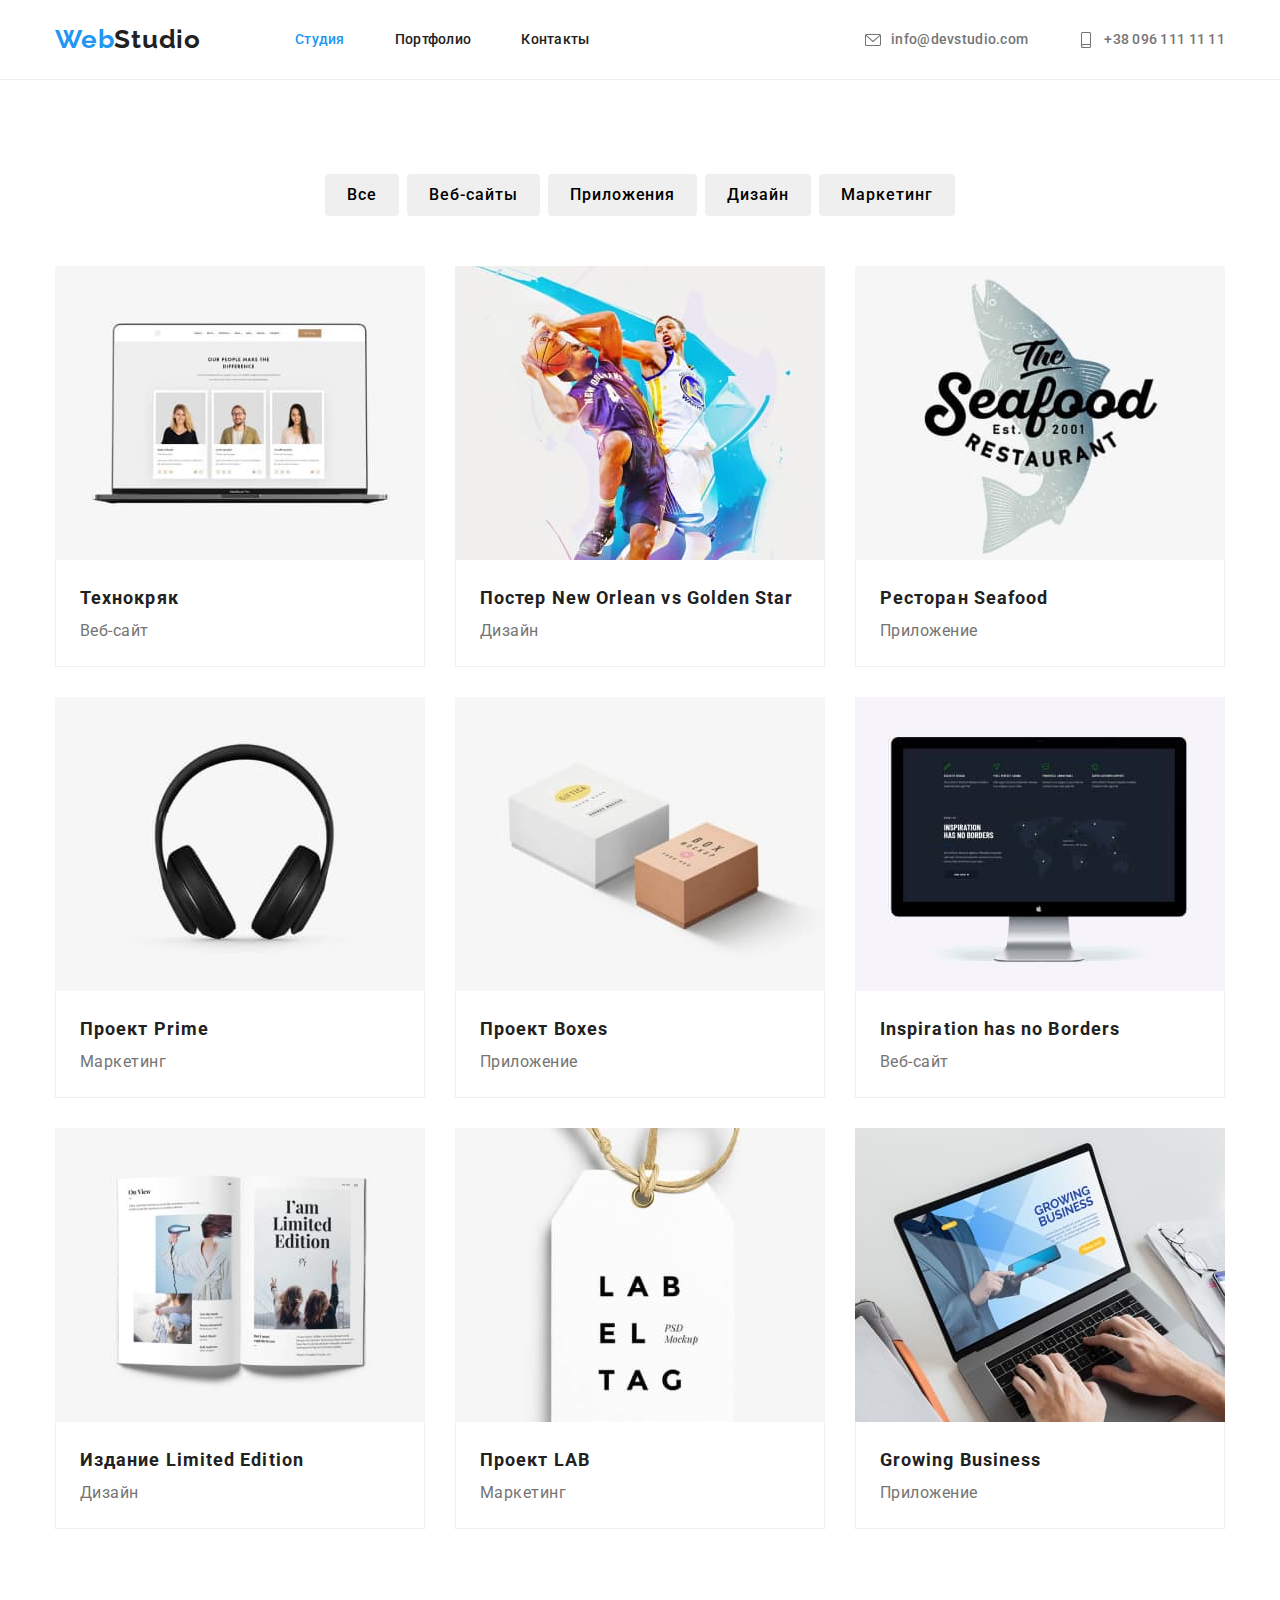
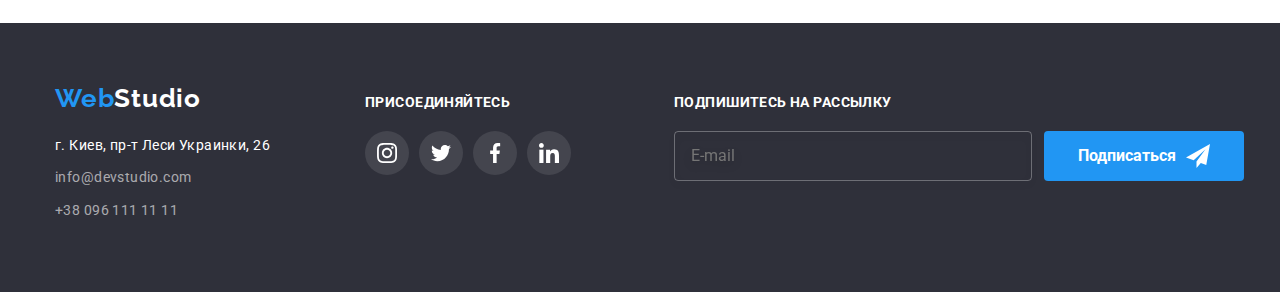
==== commit fb22ff96: "3" ====
--- a/portfolio.html
+++ b/portfolio.html
@@ -59,139 +59,138 @@
 <section class="section">
     <div class="container">
  <h1 class="visually-hidden">Фильтр</h1>
- <ul class="filtr-list distance">
-     <li class="filtr-item">
-        <button class="filtr-btn btn" type="button">Все</button>
+ <ul class="filtr">
+     <li class="filtr__item">
+        <button class="filtr__btn btn" type="button">Все</button>
      </li>
-    <li class="filtr-item">
-        <button class="filtr-btn btn" type="button">Веб-сайты</button>
-    
+    <li class="filtr__item">
+        <button class="filtr__btn btn" type="button">Веб-сайты</button>
+     </li>
+    <li class="filtr__item">
+        <button class="filtr__btn btn" type="button">Приложения</button>
+     </li>
+    <li class="filtr__item">
+        <button class="filtr__btn btn" type="button">Дизайн</button>
     </li>
-    <li class="filtr-item">
-        <button class="filtr-btn btn" type="button">Приложения</button>
-     </li>
-    <li class="filtr-item">
-        <button class="filtr-btn btn" type="button">Дизайн</button>
-    </li>
-    <li class="filtr-item">
-        <button class="filtr-btn btn" type="button">Маркетинг</button>
+    <li class="filtr__item">
+        <button class="filtr__btn btn" type="button">Маркетинг</button>
     </li>
  </ul>   
  <ul class="portfolio">
-<li class="portfolio-item">
-    <a href="" class="portfolio-link">
-        <div class="portfolio-link-photo">
+<li class="portfolio__item">
+    <a href="" class="portfolio__link">
+        <div class="portfolio__photo">
     <img src="./images/technocrak-site.jpg" alt="технокряк" width="370" height="294">
-    <p class="portfolio-link-text">Технокряк это современная площадка распространения коронавируса. Компании используют эту платформу для цифрового
+    <p class="portfolio__text">Технокряк это современная площадка распространения коронавируса. Компании используют эту платформу для цифрового
     шпионажа и атак на защищённые сервера конкурентов.</p>
     </div>
-    <div class="portfolio-item-description">
-    <h2 class="portfolio-project-name">Технокряк</h2>
-    <p class="portfolio-project-type">Веб-сайт</p></div>
+    <div class="portfolio__description">
+    <h2 class="portfolio__name">Технокряк</h2>
+    <p class="portfolio__type">Веб-сайт</p></div>
 </a>
 </li>
-<li class="portfolio-item">
-    <a class="portfolio-link" href="">
-        <div class="portfolio-link-photo">
+<li class="portfolio__item">
+    <a class="portfolio__link" href="">
+        <div class="portfolio__photo">
                 <img src="./images/basketball.jpg" alt="постер" width="370" height="294">
-                <p class="portfolio-link-text">Технокряк это современная площадка распространения коронавируса. Компании используют эту
+                <p class="portfolio__text">Технокряк это современная площадка распространения коронавируса. Компании используют эту
                     платформу для цифрового
                     шпионажа и атак на защищённые сервера конкурентов.</p>
                 </div>
-    <div class="portfolio-item-description">
-    <h2 class="portfolio-project-name">Постер New Orlean vs Golden Star</h2>
-    <p class="portfolio-project-type">Дизайн</p></div>
-    </a>
-</li>
-<li class="portfolio-item">
-    <a class="portfolio-link" href="">
-        <div class="portfolio-link-photo">
+    <div class="portfolio__description">
+    <h2 class="portfolio__name">Постер New Orlean vs Golden Star</h2>
+    <p class="portfolio__type">Дизайн</p></div>
+    </a>
+</li>
+<li class="portfolio__item">
+    <a class="portfolio__link" href="">
+        <div class="portfolio__photo">
     <img src="./images/seafood.jpg" alt="ресторан" width="370" height="294">
-    <p class="portfolio-link-text">Технокряк это современная площадка распространения коронавируса. Компании используют эту
-        платформу для цифрового
-        шпионажа и атак на защищённые сервера конкурентов.</p>
-    </div>
-    <div class="portfolio-item-description">
-    <h2 class="portfolio-project-name">Ресторан Seafood</h2>
-    <p class="portfolio-project-type">Приложение</p></div>
-    </a>
-</li>
-<li class="portfolio-item">
-    <a class="portfolio-link" href="">
-        <div class="portfolio-link-photo">
+    <p class="portfolio__text">Технокряк это современная площадка распространения коронавируса. Компании используют эту
+        платформу для цифрового
+        шпионажа и атак на защищённые сервера конкурентов.</p>
+    </div>
+    <div class="portfolio__description">
+    <h2 class="portfolio__name">Ресторан Seafood</h2>
+    <p class="portfolio__type">Приложение</p></div>
+    </a>
+</li>
+<li class="portfolio__item">
+    <a class="portfolio__link" href="">
+        <div class="portfolio__photo">
     <img src="./images/prime.jpg" alt="проект" width="370" height="294">
-    <p class="portfolio-link-text">Технокряк это современная площадка распространения коронавируса. Компании используют эту
-        платформу для цифрового
-        шпионажа и атак на защищённые сервера конкурентов.</p>
-    </div>
-    <div class="portfolio-item-description">
-    <h2 class="portfolio-project-name">Проект Prime</h2>
-    <p class="portfolio-project-type">Маркетинг</p></div>
-    </a>
-</li>
-<li class="portfolio-item">
-    <a class="portfolio-link" href="">
-        <div class="portfolio-link-photo">
+    <p class="portfolio__text">Технокряк это современная площадка распространения коронавируса. Компании используют эту
+        платформу для цифрового
+        шпионажа и атак на защищённые сервера конкурентов.</p>
+    </div>
+    <div class="portfolio__description">
+    <h2 class="portfolio__name">Проект Prime</h2>
+    <p class="portfolio__type">Маркетинг</p></div>
+    </a>
+</li>
+<li class="portfolio__item">
+    <a class="portfolio__link" href="">
+        <div class="portfolio__photo">
     <img src="./images/boxes.jpg" alt="коробки" width="370" height="294">
-    <p class="portfolio-link-text">Технокряк это современная площадка распространения коронавируса. Компании используют эту
-        платформу для цифрового
-        шпионажа и атак на защищённые сервера конкурентов.</p>
-    </div>
-    <div class="portfolio-item-description">
-    <h2 class="portfolio-project-name">Проект Boxes</h2>
-    <p class="portfolio-project-type">Приложение</p></div>
-    </a>
-</li>
-<li class="portfolio-item">
-    <a class="portfolio-link" href="">
-        <div class="portfolio-link-photo">
+    <p class="portfolio__text">Технокряк это современная площадка распространения коронавируса. Компании используют эту
+        платформу для цифрового
+        шпионажа и атак на защищённые сервера конкурентов.</p>
+    </div>
+    <div class="portfolio__description">
+    <h2 class="portfolio__name">Проект Boxes</h2>
+    <p class="portfolio__type">Приложение</p></div>
+    </a>
+</li>
+<li class="portfolio__item">
+    <a class="portfolio__link" href="">
+        <div class="portfolio__photo">
     <img src="./images/inspiration-site.jpg" alt="сайт" width="370" height="294">
-    <p class="portfolio-link-text">Технокряк это современная площадка распространения коронавируса. Компании используют эту
-        платформу для цифрового
-        шпионажа и атак на защищённые сервера конкурентов.</p>
-    </div>
-    <div class="portfolio-item-description">
-    <h2 class="portfolio-project-name">Inspiration has no Borders</h2>
-    <p class="portfolio-project-type">Веб-сайт</p></div>
-    </a>
-</li>
-<li class="portfolio-item">
-    <a class="portfolio-link" href="">
-        <div class="portfolio-link-photo">
+    <p class="portfolio__text">Технокряк это современная площадка распространения коронавируса. Компании используют эту
+        платформу для цифрового
+        шпионажа и атак на защищённые сервера конкурентов.</p>
+    </div>
+    <div class="portfolio__description">
+    <h2 class="portfolio__name">Inspiration has no Borders</h2>
+    <p class="portfolio__type">Веб-сайт</p></div>
+    </a>
+</li>
+<li class="portfolio__item">
+    <a class="portfolio__link" href="">
+        <div class="portfolio__photo">
     <img src="./images/limited-edition.jpg" alt="журнал" width="370" height="294">
-    <p class="portfolio-link-text">Технокряк это современная площадка распространения коронавируса. Компании используют эту
-        платформу для цифрового
-        шпионажа и атак на защищённые сервера конкурентов.</p>
-    </div>
-    <div class="portfolio-item-description">
-    <h2 class="portfolio-project-name">Издание Limited Edition</h2>
-    <p class="portfolio-project-type">Дизайн</p></div>
-    </a>
-</li>
-<li class="portfolio-item">
-    <a class="portfolio-link" href="">
-        <div class="portfolio-link-photo">
+    <p class="portfolio__text">Технокряк это современная площадка распространения коронавируса. Компании используют эту
+        платформу для цифрового
+        шпионажа и атак на защищённые сервера конкурентов.</p>
+    </div>
+    <div class="portfolio__description">
+    <h2 class="portfolio__name">Издание Limited Edition</h2>
+    <p class="portfolio__type">Дизайн</p></div>
+    </a>
+</li>
+<li class="portfolio__item">
+    <a class="portfolio__link" href="">
+        <div class="portfolio__photo">
     <img src="./images/lab.jpg" alt="лаб" width="370" height="294">
-    <p class="portfolio-link-text">Технокряк это современная площадка распространения коронавируса. Компании используют эту
-        платформу для цифрового
-        шпионажа и атак на защищённые сервера конкурентов.</p>
-    </div>
-    <div class="portfolio-item-description">
-    <h2 class="portfolio-project-name">Проект LAB</h2>
-    <p class="portfolio-project-type">Маркетинг</p></div>
-    </a>
-</li>
-<li class="portfolio-item">
-    <a class="portfolio-link" href="">
-        <div class="portfolio-link-photo">
+    <p class="portfolio__text">Технокряк это современная площадка распространения коронавируса. Компании используют эту
+        платформу для цифрового
+        шпионажа и атак на защищённые сервера конкурентов.</p>
+    </div>
+    <div class="portfolio__description">
+    <h2 class="portfolio__name">Проект LAB</h2>
+    <p class="portfolio__type">Маркетинг</p></div>
+    </a>
+</li>
+<li class="portfolio__item">
+    <a class="portfolio__link" href="">
+        <div class="portfolio__photo">
     <img src="./images/business-app.jpg" alt="бизнес" width="370" height="294">
-    <p class="portfolio-link-text">Технокряк это современная площадка распространения коронавируса. Компании используют эту
-        платформу для цифрового
-        шпионажа и атак на защищённые сервера конкурентов.</p>
-        </div>
-    <div class="portfolio-item-description">
-    <h2 class="portfolio-project-name">Growing Business</h2>
-    <p class="portfolio-project-type">Приложение</p></div>
+    <p class="portfolio__text">Технокряк это современная площадка распространения коронавируса. Компании используют эту
+        платформу для цифрового
+        шпионажа и атак на защищённые сервера конкурентов.</p>
+        </div>
+    <div class="portfolio__description">
+    <h2 class="portfolio__name">Growing Business</h2>
+    <p class="portfolio__type">Приложение</p></div>
     </a>
 </li>
  </ul>
--- a/css/styles.css
+++ b/css/styles.css
@@ -454,7 +454,7 @@
 
 /*--------------- PORTFOLIO --------------- */
 
-.portfolio-project-name {
+.portfolio__name {
   font-weight: 700;
   font-size: 18px;
   line-height: 2;
@@ -462,7 +462,7 @@
 
   color: var(--first-text-color);
 }
-.portfolio-project-type {
+.portfolio__type {
   font-size: 16px;
   line-height: 1.87;
   letter-spacing: 0.03em;
@@ -481,15 +481,15 @@
   clip-path: inset(50%);
   margin: -1px;
 }
-.filtr-list {
+.filtr {
   display: flex;
   justify-content: center;
   margin-bottom: 50px;
 }
-.filtr-item:not(:last-child) {
+.filtr__item:not(:last-child) {
   margin-right: 8px;
 }
-.filtr-btn {
+.filtr__btn {
   padding-top: 6px;
   padding-bottom: 6px;
   background: F5F4FA;
@@ -500,8 +500,8 @@
     color 250ms cubic-bezier(0.4, 0, 0.2, 1),
     background-color 250ms cubic-bezier(0.4, 0, 0.2, 1);
 }
-.filtr-btn:hover,
-.filtr-btn:focus {
+.filtr__btn:hover,
+.filtr__btn:focus {
   color: var(--third-text-color);
   background-color: var(--accent-text-color);
   box-shadow: 0px 3px 1px rgba(0, 0, 0, 0.1), 0px 1px 2px rgba(0, 0, 0, 0.08),
@@ -514,13 +514,13 @@
   margin-left: -30px;
   margin-bottom: -30px;
 }
-.portfolio-item {
+.portfolio__item {
   /* position: relative; */
   flex-basis: calc(100% / 3 - 30px);
   margin-left: 30px;
   margin-bottom: 30px;
 }
-.portfolio-item-description {
+.portfolio__description {
   padding-top: 20px;
   padding-left: 24px;
   padding-bottom: 20px;
@@ -528,11 +528,11 @@
   border-left: 1px solid #eeeeee;
   border-right: 1px solid #eeeeee;
 }
-.portfolio-link-photo {
+.portfolio__photo {
   position: relative;
   overflow: hidden;
 }
-.portfolio-link-text {
+.portfolio__text {
   position: absolute;
   top: 0;
   left: 0;
@@ -582,17 +582,17 @@
   fill: var(--accent-text-color);
 }
 
-.portfolio-link {
+.portfolio__link {
   display: block;
   transition: box-shadow 250ms cubic-bezier(0.4, 0, 0.2, 1);
 }
-.portfolio-link:hover,
-.portfolio-link:focus {
+.portfolio__link:hover,
+.portfolio__link:focus {
   box-shadow: 0px 1px 1px rgba(0, 0, 0, 0.12), 0px 4px 4px rgba(0, 0, 0, 0.06),
     1px 4px 6px rgba(0, 0, 0, 0.16);
 }
-.portfolio-link:hover .portfolio-link-text,
-.portfolio-link:focus .portfolio-link-text {
+.portfolio__link:hover .portfolio__text,
+.portfolio__link:focus .portfolio__text {
   transform: translateY(0);
 }
 .backdrop {
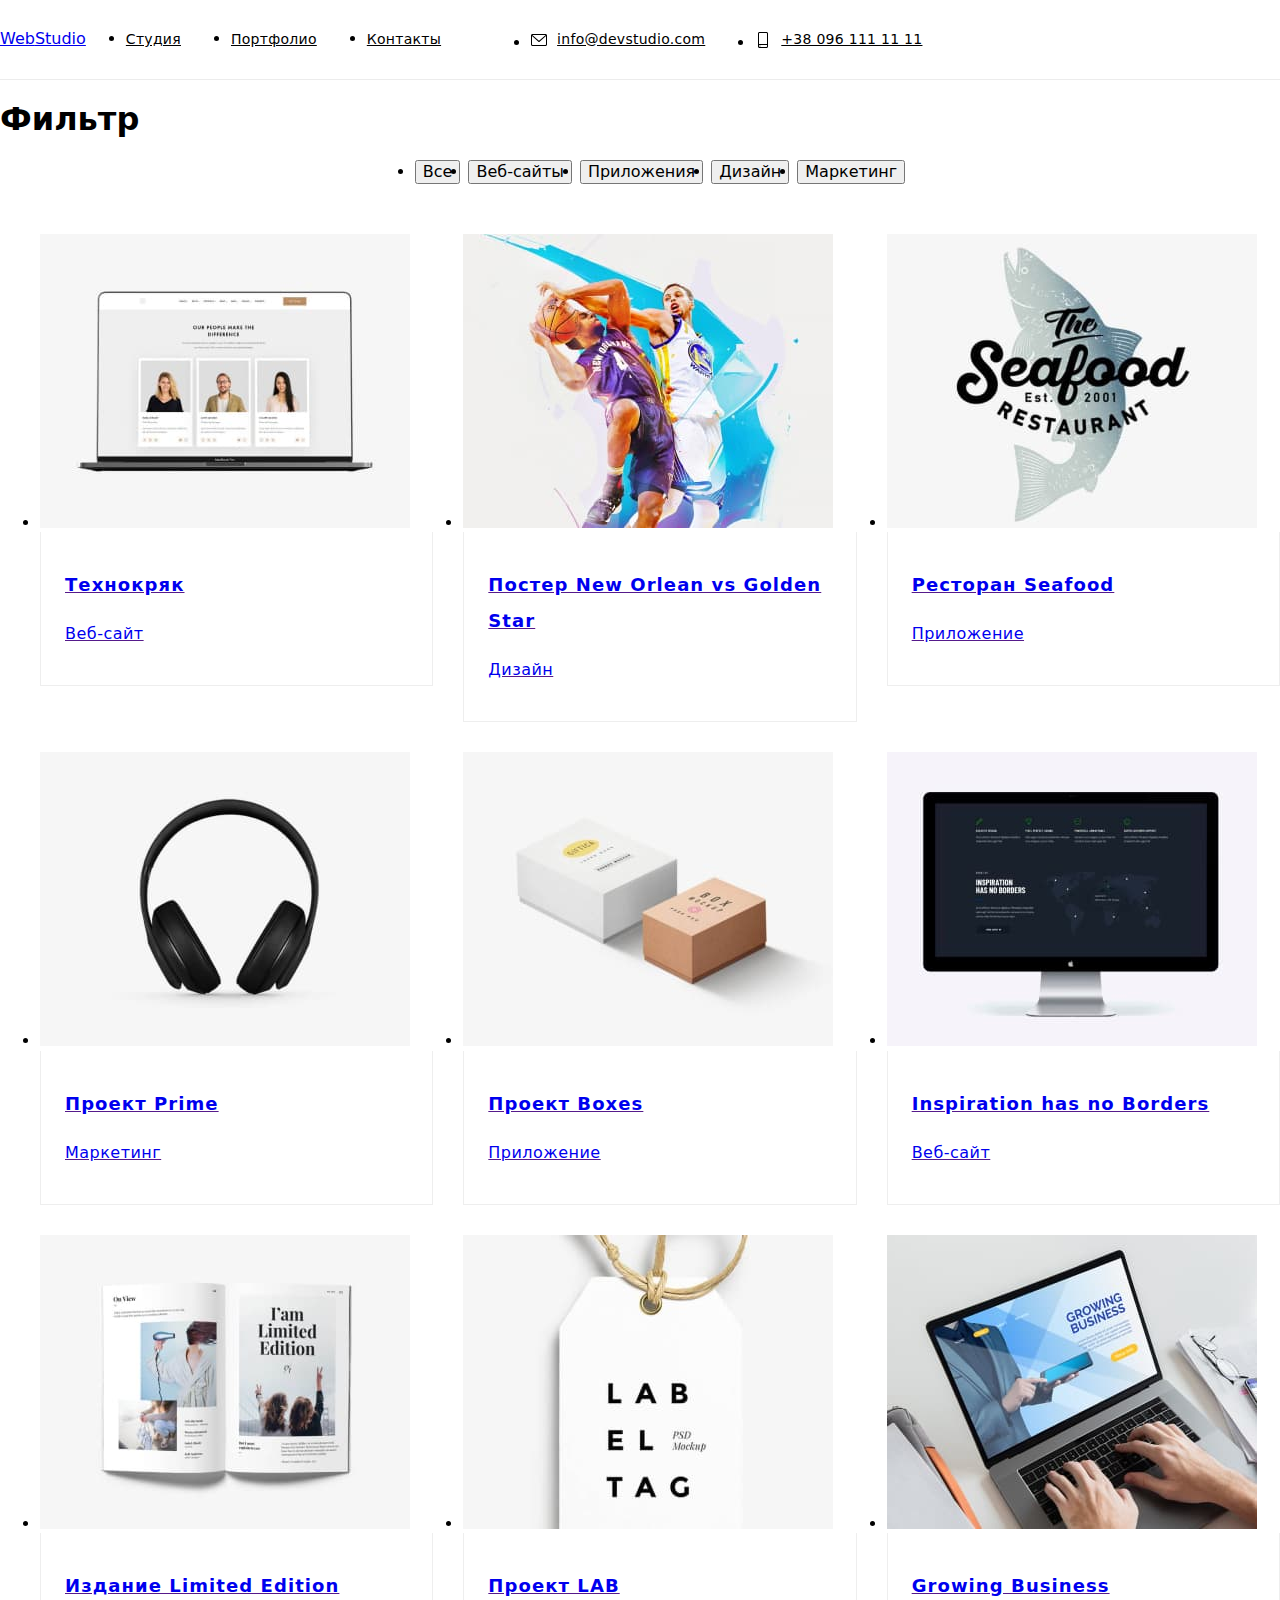
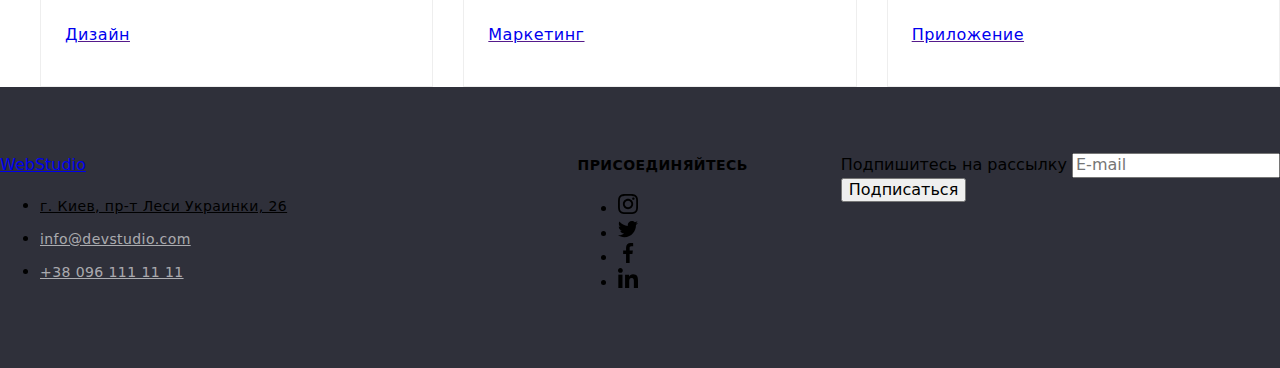
==== commit b22fb718: "5" ====
--- a/portfolio.html
+++ b/portfolio.html
@@ -23,10 +23,10 @@
             <nav class="header-nav">
                 <ul class="menu">
                     <li class="menu__item">
-                        <a class="menu__link menu__link--current" href="index.html">Студия</a>
+                        <a class="menu__link " href="index.html">Студия</a>
                     </li>
                     <li class="menu__item">
-                        <a class="menu__link" href="portfolio.html">Портфолио</a>
+                        <a class="menu__link menu__link--current" href="portfolio.html">Портфолио</a>
                     </li>
                     <li class="menu__item">
                         <a class="menu__link" href="#contacts">Контакты</a>
@@ -199,7 +199,7 @@
 </main>
 
 <footer class="footer" id="contacts">
-    <div class="container sum">
+    <div class="container footer__overall">
         <div class="footer__left">
             <a class="logo" href="index.html">Web<span class="logo__light">Studio</span></a>
 
--- a/css/styles.css
+++ b/css/styles.css
@@ -1,37 +1,3 @@
-:root {
-  --first-text-color: #212121;
-  --second-text-color: #757575;
-  --third-text-color: #ffffff;
-  --accent-text-color: #2196f3;
-}
-
-p,
-h1,
-h2,
-h3,
-h4,
-h5,
-h6 {
-  margin: 0;
-}
-
-ul {
-  list-style: none;
-  margin: 0;
-  padding: 0;
-}
-a {
-  text-decoration: none;
-}
-img {
-  display: block;
-  max-width: 100%;
-  height: auto;
-}
-body {
-  font-family: 'Roboto', sans-serif;
-  color: var(--first-text-color);
-}
 address {
   margin-top: 20px;
   font-style: normal;
@@ -45,16 +11,6 @@
   height: 80px;
   border-bottom: 1px solid #ececec;
   display: flex;
-}
-
-.container {
-  width: 1200px;
-  padding-left: 15px;
-  padding-right: 15px;
-  margin: 0 auto;
-}
-.section {
-  padding: 94px 0;
 }
 
 .filtr-btn {
@@ -75,7 +31,7 @@
 .menu__link--current {
   color: var(--accent-text-color);
 }
-.menu__link.current::after {
+.menu__link--current::after {
   content: '';
   position: absolute;
   left: 0;
@@ -95,23 +51,6 @@
   align-items: center;
 }
 
-.logo {
-  display: flex;
-  margin-right: 94px;
-  font-family: Raleway, sans-serif;
-  font-weight: 700;
-  font-size: 26px;
-  line-height: 1.19;
-  letter-spacing: 0.03em;
-  color: var(--accent-text-color);
-}
-.logo__dark {
-  color: var(--first-text-color);
-}
-.logo__light {
-  color: var(--third-text-color);
-}
-
 .menu {
   display: flex;
 }
@@ -153,16 +92,6 @@
 }
 
 /*--------------- SOLUTIONS--------------- */
-
-.btn {
-  font-family: inherit;
-  font-weight: 500;
-  font-size: 16px;
-  line-height: 1.87;
-  letter-spacing: 0.06em;
-  cursor: pointer;
-  border: transparent;
-}
 
 .solutions {
   margin-left: auto;
@@ -197,33 +126,7 @@
   margin-bottom: 30px;
 }
 
-.btn__solution {
-  display: block;
-  min-width: 200px;
-  height: 50px;
-  padding: 10px 32px;
-  color: var(--third-text-color);
-  background: var(--accent-text-color);
-  border-radius: 4px;
-  margin: 0 auto;
-  transition: background-color 250ms cubic-bezier(0.4, 0, 0.2, 1);
-}
-.btn__solution:hover,
-.btn__solution:focus {
-  background-color: #188ce8;
-  box-shadow: 0px 4px 4px rgba(0, 0, 0, 0.15);
-}
-
 /*--------------- ADVANTAGES--------------- */
-
-.title {
-  margin-bottom: 50px;
-  font-weight: 700;
-  font-size: 36px;
-  line-height: 1.17;
-  text-align: center;
-  letter-spacing: 0.03em;
-}
 
 .advantages {
   display: flex;
@@ -332,41 +235,7 @@
   color: var(--second-text-color);
   margin-bottom: 16px;
 }
-.social {
-  display: flex;
-  justify-content: center;
-}
-
-.social__item {
-  width: 44px;
-  height: 44px;
-  margin-right: 10px;
-}
-.social__item:last-child {
-  margin-right: 0px;
-}
-.social__icon {
-  fill: #afb1b8;
-  transition: fill 250ms cubic-bezier(0.4, 0, 0.2, 1);
-}
-.social__link:hover,
-.social__link:focus {
-  background-color: var(--accent-text-color);
-}
-.social__link:hover .social-icon,
-.social__link:focus .social-icon {
-  fill: var(--third-text-color);
-}
-.social__link {
-  width: 100%;
-  height: 100%;
-  background-color: var(--third-text-color);
-  border-radius: 50%;
-  display: flex;
-  align-items: center;
-  justify-content: center;
-  transition: background-color 250ms cubic-bezier(0.4, 0, 0.2, 1);
-}
+
 /*--------------- FOOTER --------------- */
 
 .footer {
@@ -374,11 +243,6 @@
   padding-top: 60px;
   padding-bottom: 60px;
 }
-.footer-social__item {
-  width: 44px;
-  height: 44px;
-  margin-right: 10px;
-}
 
 .footer-contacts__adr {
   font-size: 14px;
@@ -397,12 +261,8 @@
 .footer-contacts__item {
   margin-bottom: 9px;
 }
-.footer-social {
-  display: flex;
-  justify-content: center;
-}
-
-.sum {
+
+.footer__overall {
   display: flex;
   align-items: baseline;
 }
@@ -423,28 +283,6 @@
   color: var(--third-text-color);
 
   margin-bottom: 20px;
-}
-
-.footer-social__link {
-  width: 100%;
-  height: 100%;
-  background-color: rgba(255, 255, 255, 0.1);
-  border-radius: 50%;
-  display: flex;
-  align-items: center;
-  justify-content: center;
-  transition: background-color 250ms cubic-bezier(0.4, 0, 0.2, 1);
-}
-.footer-social__icon {
-  fill: var(--third-text-color);
-}
-.footer-social__link:hover,
-.footer-social__link:focus {
-  background-color: var(--accent-text-color);
-}
-.footer-social__link:hover .footer-social__icon,
-.footer-social__link:focus .footer-social__icon {
-  fill: var(--third-text-color);
 }
 
 .log {
@@ -469,18 +307,7 @@
 
   color: var(--second-text-color);
 }
-.visually-hidden {
-  position: absolute;
-  white-space: nowrap;
-  width: 1px;
-  height: 1px;
-  overflow: hidden;
-  border: 0;
-  padding: 0;
-  clip: rect(0 0 0 0);
-  clip-path: inset(50%);
-  margin: -1px;
-}
+
 .filtr {
   display: flex;
   justify-content: center;
@@ -488,24 +315,6 @@
 }
 .filtr__item:not(:last-child) {
   margin-right: 8px;
-}
-.filtr__btn {
-  padding-top: 6px;
-  padding-bottom: 6px;
-  background: F5F4FA;
-  border-radius: 4px;
-  padding-left: 22px;
-  padding-right: 22px;
-  transition: box-shadow 250ms cubic-bezier(0.4, 0, 0.2, 1),
-    color 250ms cubic-bezier(0.4, 0, 0.2, 1),
-    background-color 250ms cubic-bezier(0.4, 0, 0.2, 1);
-}
-.filtr__btn:hover,
-.filtr__btn:focus {
-  color: var(--third-text-color);
-  background-color: var(--accent-text-color);
-  box-shadow: 0px 3px 1px rgba(0, 0, 0, 0.1), 0px 1px 2px rgba(0, 0, 0, 0.08),
-    0px 2px 2px rgba(0, 0, 0, 0.12);
 }
 
 .portfolio {
@@ -515,7 +324,6 @@
   margin-bottom: -30px;
 }
 .portfolio__item {
-  /* position: relative; */
   flex-basis: calc(100% / 3 - 30px);
   margin-left: 30px;
   margin-bottom: 30px;
@@ -536,8 +344,6 @@
   position: absolute;
   top: 0;
   left: 0;
-  /* font-style: normal;
-  font-weight: normal; */
   font-size: 18px;
   line-height: 1.6;
   letter-spacing: 0.03em;
@@ -550,37 +356,6 @@
 }
 
 /*--------------- CLIENTS--------------- */
-
-.clients {
-  display: flex;
-}
-
-.clients__link {
-  display: flex;
-  width: 170px;
-  height: 92px;
-  border-radius: 4px;
-  border: 1px rgba(175, 177, 184, 1) solid;
-  justify-content: center;
-  align-items: center;
-  transition: border-color 250ms cubic-bezier(0.4, 0, 0.2, 1);
-  margin-right: 30px;
-}
-.clients__logo {
-  display: flex;
-}
-.clients__icon {
-  fill: #afb1b8;
-  transition: fill 250ms cubic-bezier(0.4, 0, 0.2, 1);
-}
-.clients__link:hover,
-.clients__link:focus {
-  border-color: var(--accent-text-color);
-}
-.clients__link:hover .clients__icon,
-.clients__link:focus .clients__icon {
-  fill: var(--accent-text-color);
-}
 
 .portfolio__link {
   display: block;
@@ -624,25 +399,7 @@
   transform: translate(-50%, -50%) scale(0.9);
 }
 
-.modal-btn {
-  border: 1px solid #757575;
-  background-color: transparent;
-  width: 30px;
-  height: 30px;
-  border-radius: 50%;
-  position: absolute;
-  top: 8px;
-  right: 8px;
-  display: flex;
-  align-items: center;
-  justify-content: center;
-  cursor: pointer;
-}
-.modal-btn:hover,
-.modal-btn:focus {
-  fill: var(--accent-text-color);
-}
-.modal-close-icon {
+.modal__close-icon {
   transition: fill 250ms cubic-bezier(0.4, 0, 0.2, 1);
 }
 .backdrop.is-hidden {
@@ -650,7 +407,7 @@
   opacity: 0;
   pointer-events: none;
 }
-.modal-form-head {
+.modal-form__title {
   font-weight: bold;
   font-size: 20px;
   line-height: 23px;
@@ -664,7 +421,7 @@
   display: flex;
   flex-direction: column;
 }
-.modal-form-field {
+.modal-form__field {
   font-size: 12px;
   line-height: 14px;
   letter-spacing: 0.01em;
@@ -672,16 +429,16 @@
   color: var(--second-text-color);
   margin-bottom: 10px;
 }
-.modal-form-message:focus {
+.modal-form__message:focus {
   outline: none;
   border-color: var(--accent-text-color);
 }
-.modal-form-item {
+.modal-form__item {
   position: relative;
   display: block;
   margin-top: 6px;
 }
-.modal-form-input {
+.modal-form__input {
   padding-left: 30px;
   width: 100%;
   height: 40px;
@@ -689,14 +446,14 @@
   border-radius: 4px;
   transition: border-color 250ms cubic-bezier(0.4, 0, 0.2, 1);
 }
-.modal-form-input:focus {
+.modal-form__input:focus {
   outline: none;
   border-color: var(--accent-text-color);
 }
-.modal-form-input:focus + .modal-form-icon {
+.modal-form__input:focus + .modal-form__icon {
   fill: var(--accent-text-color);
 }
-.modal-form-message {
+.modal-form__message {
   display: block;
   padding: 12px 16px;
   height: 120px;
@@ -707,13 +464,13 @@
   margin-top: 6px;
   transition: border-color 250ms cubic-bezier(0.4, 0, 0.2, 1);
 }
-.modal-form-message::placeholder {
+.modal-form__message::placeholder {
   font-size: 14px;
   line-height: 1.14;
   letter-spacing: 0.01em;
   color: rgba(117, 117, 117, 0.5);
 }
-.modal-form-button {
+.modal-form__button {
   display: block;
   width: 200px;
   height: 50px;
@@ -727,12 +484,12 @@
   transition: background-color 250ms cubic-bezier(0.4, 0, 0.2, 1),
     box-shadow 250ms cubic-bezier(0.4, 0, 0.2, 1);
 }
-.modal-form-button:hover,
-.modal-form-button:focus {
+.modal-form__button:hover,
+.modal-form__button:focus {
   background-color: #188ce8;
   box-shadow: 0px 4px 4px rgba(0, 0, 0, 0.15);
 }
-.modal-form-icon {
+.modal-form__icon {
   position: absolute;
   display: block;
   left: 12px;
@@ -740,7 +497,7 @@
   transform: translateY(-50%);
   transition: fill 250ms cubic-bezier(0.4, 0, 0.2, 1);
 }
-.modal-form-chbox-label {
+.modal-form__chbox-label {
   display: flex;
   margin-bottom: 30px;
   font-size: 14px;
@@ -752,7 +509,7 @@
   align-items: center;
   cursor: pointer;
 }
-.modal-form-chbox-label::before {
+.modal-form__chbox-label::before {
   display: block;
   content: '';
   width: 18px;
@@ -763,74 +520,9 @@
   border-radius: 2px;
   margin-right: 7px;
 }
-.modal-form-chbox:checked + .modal-form-chbox-label::before {
+.modal-form__chbox:checked + .modal-form__chbox-label::before {
   background-image: url(../images/icon-check.svg);
   background-repeat: no-repeat;
   background-size: cover;
   background-position: center;
 }
-.footer-form__title {
-  font-weight: bold;
-  font-size: 14px;
-  line-height: 1.14;
-  letter-spacing: 0.03em;
-  text-transform: uppercase;
-
-  color: var(--third-text-color);
-  margin-bottom: 20px;
-}
-.footer-form {
-  display: flex;
-  align-items: flex-end;
-}
-.footer-form__section {
-  display: flex;
-  flex-direction: column;
-  margin-right: 12px;
-}
-.footer-form__input {
-  padding: 15px 16px;
-  width: 358px;
-  height: 50px;
-  color: var(--third-text-color);
-  border: 1px solid rgba(255, 255, 255, 0.3);
-  filter: drop-shadow(0px 4px 4px rgba(0, 0, 0, 0.15));
-  border-radius: 4px;
-  background-color: inherit;
-}
-.footer-form-input::placeholder {
-  font-size: 16px;
-  line-height: 1.25;
-  letter-spacing: 0.03em;
-
-  color: rgba(255, 255, 255, 0.6);
-}
-.footer-form__button {
-  display: flex;
-  align-items: center;
-  justify-content: center;
-  width: 200px;
-  height: 50px;
-  margin: 0 auto;
-  font-weight: bold;
-  font-size: 16px;
-  line-height: 2;
-  background-color: var(--accent-text-color);
-  border: transparent;
-  border-radius: 4px;
-  color: var(--third-text-color);
-  /* background-image: url(../images/icon-send.svg);
-  background-repeat: no-repeat; */
-  cursor: pointer;
-  transition: background-color 250ms cubic-bezier(0.4, 0, 0.2, 1);
-}
-.footer-form__button::after {
-  content: '';
-  background-image: url(../images/icon-send.svg);
-  width: 24px;
-  height: 24px;
-  margin: 0 0 0 10px;
-}
-.footer-form__button:hover {
-  background-color: #188ce8;
-}
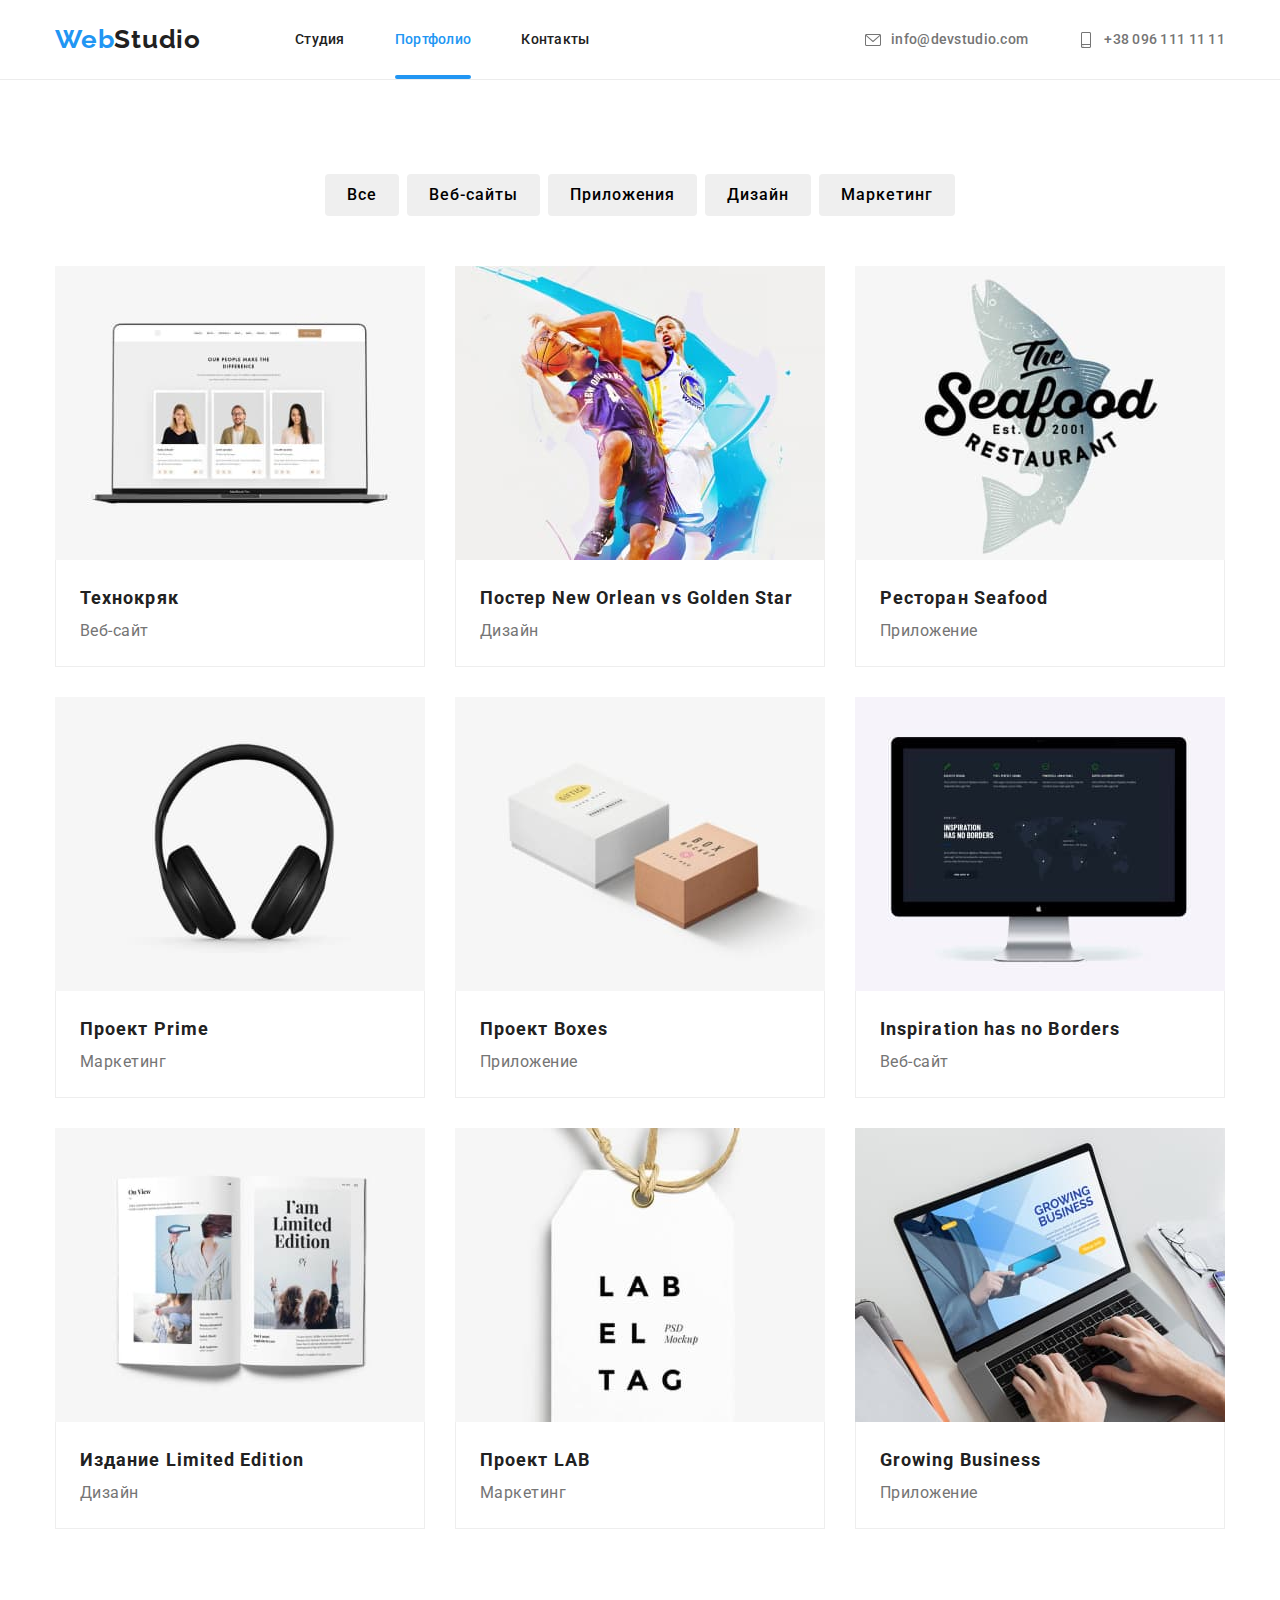
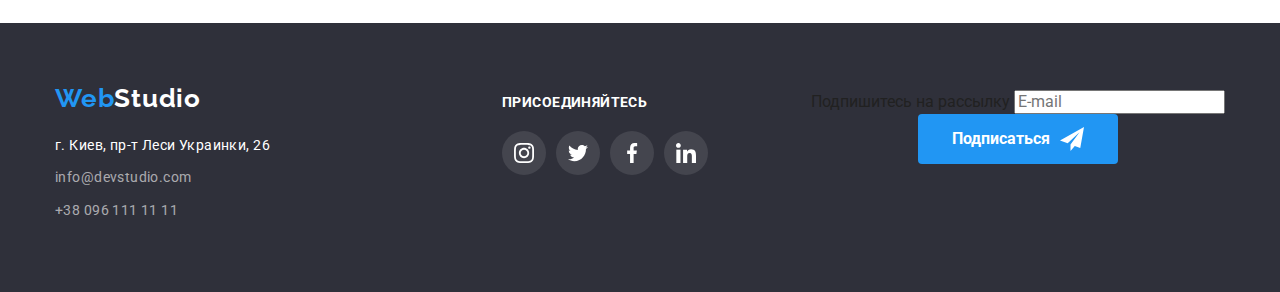
==== commit 86beeb77: "6" ====
--- a/portfolio.html
+++ b/portfolio.html
@@ -13,7 +13,7 @@
             integrity="sha512-Y0MM+V6ymRKN2zStTqzQ227DWhhp4Mzdo6gnlRnuaNCbc+YN/ZH0sBCLTM4M0oSy9c9VKiCvd4Jk44aCLrNS5Q=="
             crossorigin="anonymous" referrerpolicy="no-referrer" />
             <link rel="stylesheet" href="https://cdnjs.cloudflare.com/ajax/libs/animate.css/4.1.1/animate.min.css" />
-    <link rel="stylesheet" href="./css/styles.css">
+    <link rel="stylesheet" href="./css/main.min.css">
 </head>
 <body>
     <header class="header">
--- a/css/main.min.css
+++ b/css/main.min.css
@@ -0,0 +1,2 @@
+:root{--first-text-color: #212121;--second-text-color: #757575;--third-text-color: #ffffff;--accent-text-color: #2196f3}.visually-hidden{position:absolute;white-space:nowrap;width:1px;height:1px;overflow:hidden;border:0;padding:0;clip:rect(0 0 0 0);-webkit-clip-path:inset(50%);clip-path:inset(50%);margin:-1px}p,h1,h2,h3,h4,h5,h6{margin:0}ul{list-style:none;margin:0;padding:0}a{text-decoration:none}img{display:block;max-width:100%;height:auto}body{font-family:'Roboto', sans-serif;color:var(--first-text-color)}.container{width:1200px;padding-left:15px;padding-right:15px;margin:0 auto}.section{padding:94px 0}.btn{font-family:inherit;font-weight:500;font-size:16px;line-height:1.87;letter-spacing:0.06em;cursor:pointer;border:transparent}.social{display:-webkit-box;display:-ms-flexbox;display:flex;-webkit-box-pack:center;-ms-flex-pack:center;justify-content:center}.social__item{width:44px;height:44px;margin-right:10px}.social__item:last-child{margin-right:0px}.social__icon{fill:#afb1b8;-webkit-transition:fill 250ms cubic-bezier(0.4, 0, 0.2, 1);transition:fill 250ms cubic-bezier(0.4, 0, 0.2, 1)}.social__link:hover,.social__link:focus{background-color:var(--accent-text-color)}.social__link:hover .social-icon,.social__link:focus .social-icon{fill:var(--third-text-color)}.social__link{width:100%;height:100%;background-color:var(--third-text-color);border-radius:50%;display:-webkit-box;display:-ms-flexbox;display:flex;-webkit-box-align:center;-ms-flex-align:center;align-items:center;-webkit-box-pack:center;-ms-flex-pack:center;justify-content:center;-webkit-transition:background-color 250ms cubic-bezier(0.4, 0, 0.2, 1);transition:background-color 250ms cubic-bezier(0.4, 0, 0.2, 1)}.btn__solution{display:block;min-width:200px;height:50px;padding:10px 32px;color:var(--third-text-color);background:var(--accent-text-color);border-radius:4px;margin:0 auto;-webkit-transition:background-color 250ms cubic-bezier(0.4, 0, 0.2, 1);transition:background-color 250ms cubic-bezier(0.4, 0, 0.2, 1)}.btn__solution:hover,.btn__solution:focus{background-color:#188ce8;-webkit-box-shadow:0px 4px 4px rgba(0,0,0,0.15);box-shadow:0px 4px 4px rgba(0,0,0,0.15)}.logo{display:-webkit-box;display:-ms-flexbox;display:flex;margin-right:94px;font-family:Raleway, sans-serif;font-weight:700;font-size:26px;line-height:1.19;letter-spacing:0.03em;color:var(--accent-text-color)}.logo__dark{color:var(--first-text-color)}.logo__light{color:var(--third-text-color)}.title{margin-bottom:50px;font-weight:700;font-size:36px;line-height:1.17;text-align:center;letter-spacing:0.03em}.footer-social{display:-webkit-box;display:-ms-flexbox;display:flex;-webkit-box-pack:center;-ms-flex-pack:center;justify-content:center}.footer-social__link{width:100%;height:100%;background-color:rgba(255,255,255,0.1);border-radius:50%;display:-webkit-box;display:-ms-flexbox;display:flex;-webkit-box-align:center;-ms-flex-align:center;align-items:center;-webkit-box-pack:center;-ms-flex-pack:center;justify-content:center;-webkit-transition:background-color 250ms cubic-bezier(0.4, 0, 0.2, 1);transition:background-color 250ms cubic-bezier(0.4, 0, 0.2, 1)}.footer-social__item{width:44px;height:44px;margin-right:10px}.footer-social__icon{fill:var(--third-text-color)}.footer-social__link:hover,.footer-social__link:focus{background-color:var(--accent-text-color)}.footer-social__link:hover .footer-social__icon,.footer-social__link:focus .footer-social__icon{fill:var(--third-text-color)}.filtr-btn{background:#f5f4fa;border-radius:4px}.filtr__btn{padding-top:6px;padding-bottom:6px;background:F5F4FA;border-radius:4px;padding-left:22px;padding-right:22px;-webkit-transition:color 250ms cubic-bezier(0.4, 0, 0.2, 1),background-color 250ms cubic-bezier(0.4, 0, 0.2, 1),-webkit-box-shadow 250ms cubic-bezier(0.4, 0, 0.2, 1);transition:color 250ms cubic-bezier(0.4, 0, 0.2, 1),background-color 250ms cubic-bezier(0.4, 0, 0.2, 1),-webkit-box-shadow 250ms cubic-bezier(0.4, 0, 0.2, 1);transition:box-shadow 250ms cubic-bezier(0.4, 0, 0.2, 1),color 250ms cubic-bezier(0.4, 0, 0.2, 1),background-color 250ms cubic-bezier(0.4, 0, 0.2, 1);transition:box-shadow 250ms cubic-bezier(0.4, 0, 0.2, 1),color 250ms cubic-bezier(0.4, 0, 0.2, 1),background-color 250ms cubic-bezier(0.4, 0, 0.2, 1),-webkit-box-shadow 250ms cubic-bezier(0.4, 0, 0.2, 1)}.filtr__btn:hover,.filtr__btn:focus{color:var(--third-text-color);background-color:var(--accent-text-color);-webkit-box-shadow:0px 3px 1px rgba(0,0,0,0.1),0px 1px 2px rgba(0,0,0,0.08),0px 2px 2px rgba(0,0,0,0.12);box-shadow:0px 3px 1px rgba(0,0,0,0.1),0px 1px 2px rgba(0,0,0,0.08),0px 2px 2px rgba(0,0,0,0.12)}.footer-form__button{display:-webkit-box;display:-ms-flexbox;display:flex;-webkit-box-align:center;-ms-flex-align:center;align-items:center;-webkit-box-pack:center;-ms-flex-pack:center;justify-content:center;width:200px;height:50px;margin:0 auto;font-weight:bold;font-size:16px;line-height:2;background-color:var(--accent-text-color);border:transparent;border-radius:4px;color:var(--third-text-color);cursor:pointer;-webkit-transition:background-color 250ms cubic-bezier(0.4, 0, 0.2, 1);transition:background-color 250ms cubic-bezier(0.4, 0, 0.2, 1)}.footer-form__button::after{content:'';background-image:url(../images/icon-send.svg);width:24px;height:24px;margin:0 0 0 10px}.footer-form__button:hover{background-color:#188ce8}.modal__btn{border:1px solid #757575;background-color:transparent;width:30px;height:30px;border-radius:50%;position:absolute;top:8px;right:8px;display:-webkit-box;display:-ms-flexbox;display:flex;-webkit-box-align:center;-ms-flex-align:center;align-items:center;-webkit-box-pack:center;-ms-flex-pack:center;justify-content:center;cursor:pointer}.modal__btn:hover,.modal__btn:focus{fill:var(--accent-text-color)}.clients{display:-webkit-box;display:-ms-flexbox;display:flex}.clients__link{display:-webkit-box;display:-ms-flexbox;display:flex;width:170px;height:92px;border-radius:4px;border:1px #afb1b8 solid;-webkit-box-pack:center;-ms-flex-pack:center;justify-content:center;-webkit-box-align:center;-ms-flex-align:center;align-items:center;-webkit-transition:border-color 250ms cubic-bezier(0.4, 0, 0.2, 1);transition:border-color 250ms cubic-bezier(0.4, 0, 0.2, 1);margin-right:30px}.clients__logo{display:-webkit-box;display:-ms-flexbox;display:flex}.clients__icon{fill:#afb1b8;-webkit-transition:fill 250ms cubic-bezier(0.4, 0, 0.2, 1);transition:fill 250ms cubic-bezier(0.4, 0, 0.2, 1)}.clients__link:hover,.clients__link:focus{border-color:var(--accent-text-color)}.clients__link:hover .clients__icon,.clients__link:focus .clients__icon{fill:var(--accent-text-color)}.backdrop{position:fixed;width:100vw;height:100vh;top:0;background-color:rgba(0,0,0,0.2);opacity:1;-webkit-transition:opacity 250ms cubic-bezier(0.4, 0, 0.2, 1);transition:opacity 250ms cubic-bezier(0.4, 0, 0.2, 1)}.backdrop.is-hidden{visibility:hidden;opacity:0;pointer-events:none}.modal{position:absolute;padding:40px;width:528px;height:581px;left:50%;top:50%;-webkit-transform:translate(-50%, -50%) scale(1);transform:translate(-50%, -50%) scale(1);-webkit-transition:-webkit-transform 250ms cubic-bezier(0.4, 0, 0.2, 1);transition:-webkit-transform 250ms cubic-bezier(0.4, 0, 0.2, 1);transition:transform 250ms cubic-bezier(0.4, 0, 0.2, 1);transition:transform 250ms cubic-bezier(0.4, 0, 0.2, 1), -webkit-transform 250ms cubic-bezier(0.4, 0, 0.2, 1);background:#ffffff;-webkit-box-shadow:0px 1px 3px rgba(0,0,0,0.12),0px 1px 1px rgba(0,0,0,0.14),0px 2px 1px rgba(0,0,0,0.2);box-shadow:0px 1px 3px rgba(0,0,0,0.12),0px 1px 1px rgba(0,0,0,0.14),0px 2px 1px rgba(0,0,0,0.2);border-radius:4px}.backdrop.is-hidden .modal{-webkit-transform:translate(-50%, -50%) scale(0.9);transform:translate(-50%, -50%) scale(0.9)}.modal__close-icon{-webkit-transition:fill 250ms cubic-bezier(0.4, 0, 0.2, 1);transition:fill 250ms cubic-bezier(0.4, 0, 0.2, 1)}.modal-form__title{font-weight:bold;font-size:20px;line-height:23px;text-align:center;letter-spacing:0.03em;color:var(--first-text-color);margin-bottom:12px}.modal-form{display:-webkit-box;display:-ms-flexbox;display:flex;-webkit-box-orient:vertical;-webkit-box-direction:normal;-ms-flex-direction:column;flex-direction:column}.modal-form__field{font-size:12px;line-height:14px;letter-spacing:0.01em;color:var(--second-text-color);margin-bottom:10px}.modal-form__message:focus{outline:none;border-color:var(--accent-text-color)}.modal-form__item{position:relative;display:block;margin-top:6px}.modal-form__input{padding-left:30px;width:100%;height:40px;border:1px solid rgba(33,33,33,0.2);border-radius:4px;-webkit-transition:border-color 250ms cubic-bezier(0.4, 0, 0.2, 1);transition:border-color 250ms cubic-bezier(0.4, 0, 0.2, 1)}.modal-form__input:focus{outline:none;border-color:var(--accent-text-color)}.modal-form__input:focus+.modal-form__icon{fill:var(--accent-text-color)}.modal-form__message{display:block;padding:12px 16px;height:120px;width:100%;border:1px solid rgba(33,33,33,0.2);border-radius:4px;resize:none;margin-top:6px;-webkit-transition:border-color 250ms cubic-bezier(0.4, 0, 0.2, 1);transition:border-color 250ms cubic-bezier(0.4, 0, 0.2, 1)}.modal-form__message::-webkit-input-placeholder{font-size:14px;line-height:1.14;letter-spacing:0.01em;color:rgba(117,117,117,0.5)}.modal-form__message:-ms-input-placeholder{font-size:14px;line-height:1.14;letter-spacing:0.01em;color:rgba(117,117,117,0.5)}.modal-form__message::-ms-input-placeholder{font-size:14px;line-height:1.14;letter-spacing:0.01em;color:rgba(117,117,117,0.5)}.modal-form__message::placeholder{font-size:14px;line-height:1.14;letter-spacing:0.01em;color:rgba(117,117,117,0.5)}.modal-form__button{display:block;width:200px;height:50px;margin:0 auto;background:var(--accent-text-color);border:transparent;border-radius:4px;color:var(--third-text-color);cursor:pointer;-webkit-transition:background-color 250ms cubic-bezier(0.4, 0, 0.2, 1),-webkit-box-shadow 250ms cubic-bezier(0.4, 0, 0.2, 1);transition:background-color 250ms cubic-bezier(0.4, 0, 0.2, 1),-webkit-box-shadow 250ms cubic-bezier(0.4, 0, 0.2, 1);transition:background-color 250ms cubic-bezier(0.4, 0, 0.2, 1),box-shadow 250ms cubic-bezier(0.4, 0, 0.2, 1);transition:background-color 250ms cubic-bezier(0.4, 0, 0.2, 1),box-shadow 250ms cubic-bezier(0.4, 0, 0.2, 1),-webkit-box-shadow 250ms cubic-bezier(0.4, 0, 0.2, 1)}.modal-form__button:hover,.modal-form__button:focus{background-color:#188ce8;-webkit-box-shadow:0px 4px 4px rgba(0,0,0,0.15);box-shadow:0px 4px 4px rgba(0,0,0,0.15)}.modal-form__icon{position:absolute;display:block;left:12px;top:50%;-webkit-transform:translateY(-50%);transform:translateY(-50%);-webkit-transition:fill 250ms cubic-bezier(0.4, 0, 0.2, 1);transition:fill 250ms cubic-bezier(0.4, 0, 0.2, 1)}.modal-form__chbox-label{display:-webkit-box;display:-ms-flexbox;display:flex;margin-bottom:30px;font-size:14px;line-height:1.71;letter-spacing:0.03em;-webkit-box-pack:center;-ms-flex-pack:center;justify-content:center;-webkit-box-align:center;-ms-flex-align:center;align-items:center;cursor:pointer}.modal-form__chbox-label::before{display:block;content:'';width:18px;height:17px;border:2px solid #212121;cursor:pointer;border-radius:2px;margin-right:7px}.modal-form__chbox:checked+.modal-form__chbox-label::before{background-image:url(../images/icon-check.svg);background-repeat:no-repeat;background-size:cover;background-position:center}header{width:100%;height:80px;border-bottom:1px solid #ececec;display:-webkit-box;display:-ms-flexbox;display:flex}address{margin-top:20px;font-style:normal}.menu__link{font-weight:500;font-size:14px;line-height:1.14;letter-spacing:0.02em;color:inherit;position:relative;-webkit-transition:color 250ms cubic-bezier(0.4, 0, 0.2, 1);transition:color 250ms cubic-bezier(0.4, 0, 0.2, 1)}.menu__link--current{color:var(--accent-text-color)}.menu__link--current::after{content:'';position:absolute;left:0;bottom:-32px;display:block;width:100%;height:4px;border-radius:2px;background-color:var(--accent-text-color)}.menu__link:hover,.menu__link:focus{color:var(--accent-text-color)}.container__header{display:-webkit-box;display:-ms-flexbox;display:flex;-webkit-box-align:center;-ms-flex-align:center;align-items:center}.menu{display:-webkit-box;display:-ms-flexbox;display:flex}.menu__item{margin-right:50px}.contacts{display:-webkit-box;display:-ms-flexbox;display:flex;margin-left:auto}.contacts__item:not(:last-child){margin-right:50px}.contacts__icon{fill:var(--second-text-color);margin-right:10px;-webkit-transition:fill 250ms cubic-bezier(0.4, 0, 0.2, 1);transition:fill 250ms cubic-bezier(0.4, 0, 0.2, 1)}.contacts__link{display:-webkit-box;display:-ms-flexbox;display:flex;-webkit-box-align:center;-ms-flex-align:center;align-items:center;font-weight:500;font-size:14px;line-height:1.14;letter-spacing:0.02em;color:var(--second-text-color);-webkit-transition:color 250ms cubic-bezier(0.4, 0, 0.2, 1);transition:color 250ms cubic-bezier(0.4, 0, 0.2, 1)}.contacts__link:hover,.contacts__link:focus{color:var(--accent-text-color)}.contacts__link:hover .contacts__icon,.contacts__link:focus .contacts__icon{fill:var(--accent-text-color)}.grey-background{background-color:#f5f4fa}.team{display:-webkit-box;display:-ms-flexbox;display:flex}.team__item{margin-right:15px;background:#ffffff;-webkit-box-shadow:0px 1px 3px rgba(0,0,0,0.12),0px 1px 1px rgba(0,0,0,0.14),0px 2px 1px rgba(0,0,0,0.2);box-shadow:0px 1px 3px rgba(0,0,0,0.12),0px 1px 1px rgba(0,0,0,0.14),0px 2px 1px rgba(0,0,0,0.2);border-radius:0px 0px 4px 4px}.team__description{padding-top:30px;padding-bottom:30px}.team__manager-name{font-weight:500;font-size:16px;line-height:1.19;text-align:center;letter-spacing:0.03em;color:var(--first-text-color);margin-bottom:10px}.team__manager-spec{font-size:16px;line-height:1.19;text-align:center;letter-spacing:0.03em;color:var(--second-text-color);margin-bottom:16px}.solutions{margin-left:auto;margin-right:auto;max-width:1600px;background-color:#2f303a;padding-top:200px;padding-bottom:200px;background-color:#2f303a;background-image:-webkit-gradient(linear, left top, left bottom, from(rgba(47,48,58,0.4)), to(rgba(47,48,58,0.4))),url(../images/main-photo.jpg);background-image:linear-gradient(rgba(47,48,58,0.4), rgba(47,48,58,0.4)),url(../images/main-photo.jpg);background-repeat:no-repeat;background-size:cover;background-position:center}.solutions__slogan{width:696px;height:120px;margin-right:auto;margin-left:auto;font-weight:900;font-size:44px;line-height:1.36;text-align:center;letter-spacing:0.06em;text-transform:uppercase;color:var(--third-text-color);margin-bottom:30px}.advantages{display:-webkit-box;display:-ms-flexbox;display:flex}.advantages__logo{width:270px;height:120px;background-color:#f5f4fa;border-radius:4px;display:-webkit-box;display:-ms-flexbox;display:flex;-webkit-box-pack:center;-ms-flex-pack:center;justify-content:center;-webkit-box-align:center;-ms-flex-align:center;align-items:center;margin-bottom:30px}.advantages__title{font-weight:700;font-size:14px;line-height:1.14;letter-spacing:0.03em;text-transform:uppercase;color:var(--first-text-color);margin-bottom:10px}.advantages__text{font-size:14px;line-height:1.71;letter-spacing:0.03em;color:var(--second-text-color)}.about{display:-webkit-box;display:-ms-flexbox;display:flex}.nopadding{padding-top:0}.about__title{margin-bottom:50px}.about__item:not(:last-child){margin-right:30px}.about__photo{position:relative}.about__text{position:absolute;left:0;bottom:0;font-weight:700;font-size:14px;line-height:1.14;letter-spacing:0.03em;text-transform:uppercase;text-align:center;color:var(--third-text-color);background-color:rgba(47,48,58,0.8);width:100%;height:70px;display:-webkit-box;display:-ms-flexbox;display:flex;-webkit-box-align:center;-ms-flex-align:center;align-items:center;-webkit-box-pack:center;-ms-flex-pack:center;justify-content:center}.portfolio__name{font-weight:700;font-size:18px;line-height:2;letter-spacing:0.06em;color:var(--first-text-color)}.portfolio__type{font-size:16px;line-height:1.87;letter-spacing:0.03em;color:var(--second-text-color)}.portfolio-dist{padding-bottom:94px 0}.filtr{display:-webkit-box;display:-ms-flexbox;display:flex;-webkit-box-pack:center;-ms-flex-pack:center;justify-content:center;margin-bottom:50px}.filtr__item:not(:last-child){margin-right:8px}.portfolio{display:-webkit-box;display:-ms-flexbox;display:flex;-ms-flex-wrap:wrap;flex-wrap:wrap;margin-left:-30px;margin-bottom:-30px}.portfolio__item{-ms-flex-preferred-size:calc(100% / 3 - 30px);flex-basis:calc(100% / 3 - 30px);margin-left:30px;margin-bottom:30px}.portfolio__description{padding-top:20px;padding-left:24px;padding-bottom:20px;border-bottom:1px solid #eeeeee;border-left:1px solid #eeeeee;border-right:1px solid #eeeeee}.portfolio__photo{position:relative;overflow:hidden}.portfolio__text{position:absolute;top:0;left:0;font-size:18px;line-height:1.6;letter-spacing:0.03em;color:var(--third-text-color);background:rgba(33,150,243,0.9);padding:63px 24px;-webkit-transform:translateY(100%);transform:translateY(100%);-webkit-transition:-webkit-transform 250ms cubic-bezier(0.4, 0, 0.2, 1);transition:-webkit-transform 250ms cubic-bezier(0.4, 0, 0.2, 1);transition:transform 250ms cubic-bezier(0.4, 0, 0.2, 1);transition:transform 250ms cubic-bezier(0.4, 0, 0.2, 1), -webkit-transform 250ms cubic-bezier(0.4, 0, 0.2, 1)}.portfolio__link{display:block;-webkit-transition:-webkit-box-shadow 250ms cubic-bezier(0.4, 0, 0.2, 1);transition:-webkit-box-shadow 250ms cubic-bezier(0.4, 0, 0.2, 1);transition:box-shadow 250ms cubic-bezier(0.4, 0, 0.2, 1);transition:box-shadow 250ms cubic-bezier(0.4, 0, 0.2, 1), -webkit-box-shadow 250ms cubic-bezier(0.4, 0, 0.2, 1)}.portfolio__link:hover,.portfolio__link:focus{-webkit-box-shadow:0px 1px 1px rgba(0,0,0,0.12),0px 4px 4px rgba(0,0,0,0.06),1px 4px 6px rgba(0,0,0,0.16);box-shadow:0px 1px 1px rgba(0,0,0,0.12),0px 4px 4px rgba(0,0,0,0.06),1px 4px 6px rgba(0,0,0,0.16)}.portfolio__link:hover .portfolio__text,.portfolio__link:focus .portfolio__text{-webkit-transform:translateY(0);transform:translateY(0)}.footer{background-color:#2f303a;padding-top:60px;padding-bottom:60px}.footer-contacts__adr{font-size:14px;line-height:1.71;letter-spacing:0.03em;color:var(--third-text-color)}.footer-contacts__mail,.footer-contacts__tel{font-size:14px;line-height:1.71;letter-spacing:0.03em;color:rgba(255,255,255,0.6)}.footer-contacts__item{margin-bottom:9px}.footer__overall{display:-webkit-box;display:-ms-flexbox;display:flex;-webkit-box-align:baseline;-ms-flex-align:baseline;align-items:baseline}.footer__left{-webkit-box-flex:1;-ms-flex-positive:1;flex-grow:1;margin-right:70px}.footer__right{margin-right:93px}.footer-connection__title{font-weight:bold;font-size:14px;line-height:1.14;letter-spacing:0.03em;text-transform:uppercase;color:var(--third-text-color);margin-bottom:20px}
+/*# sourceMappingURL=main.min.css.map */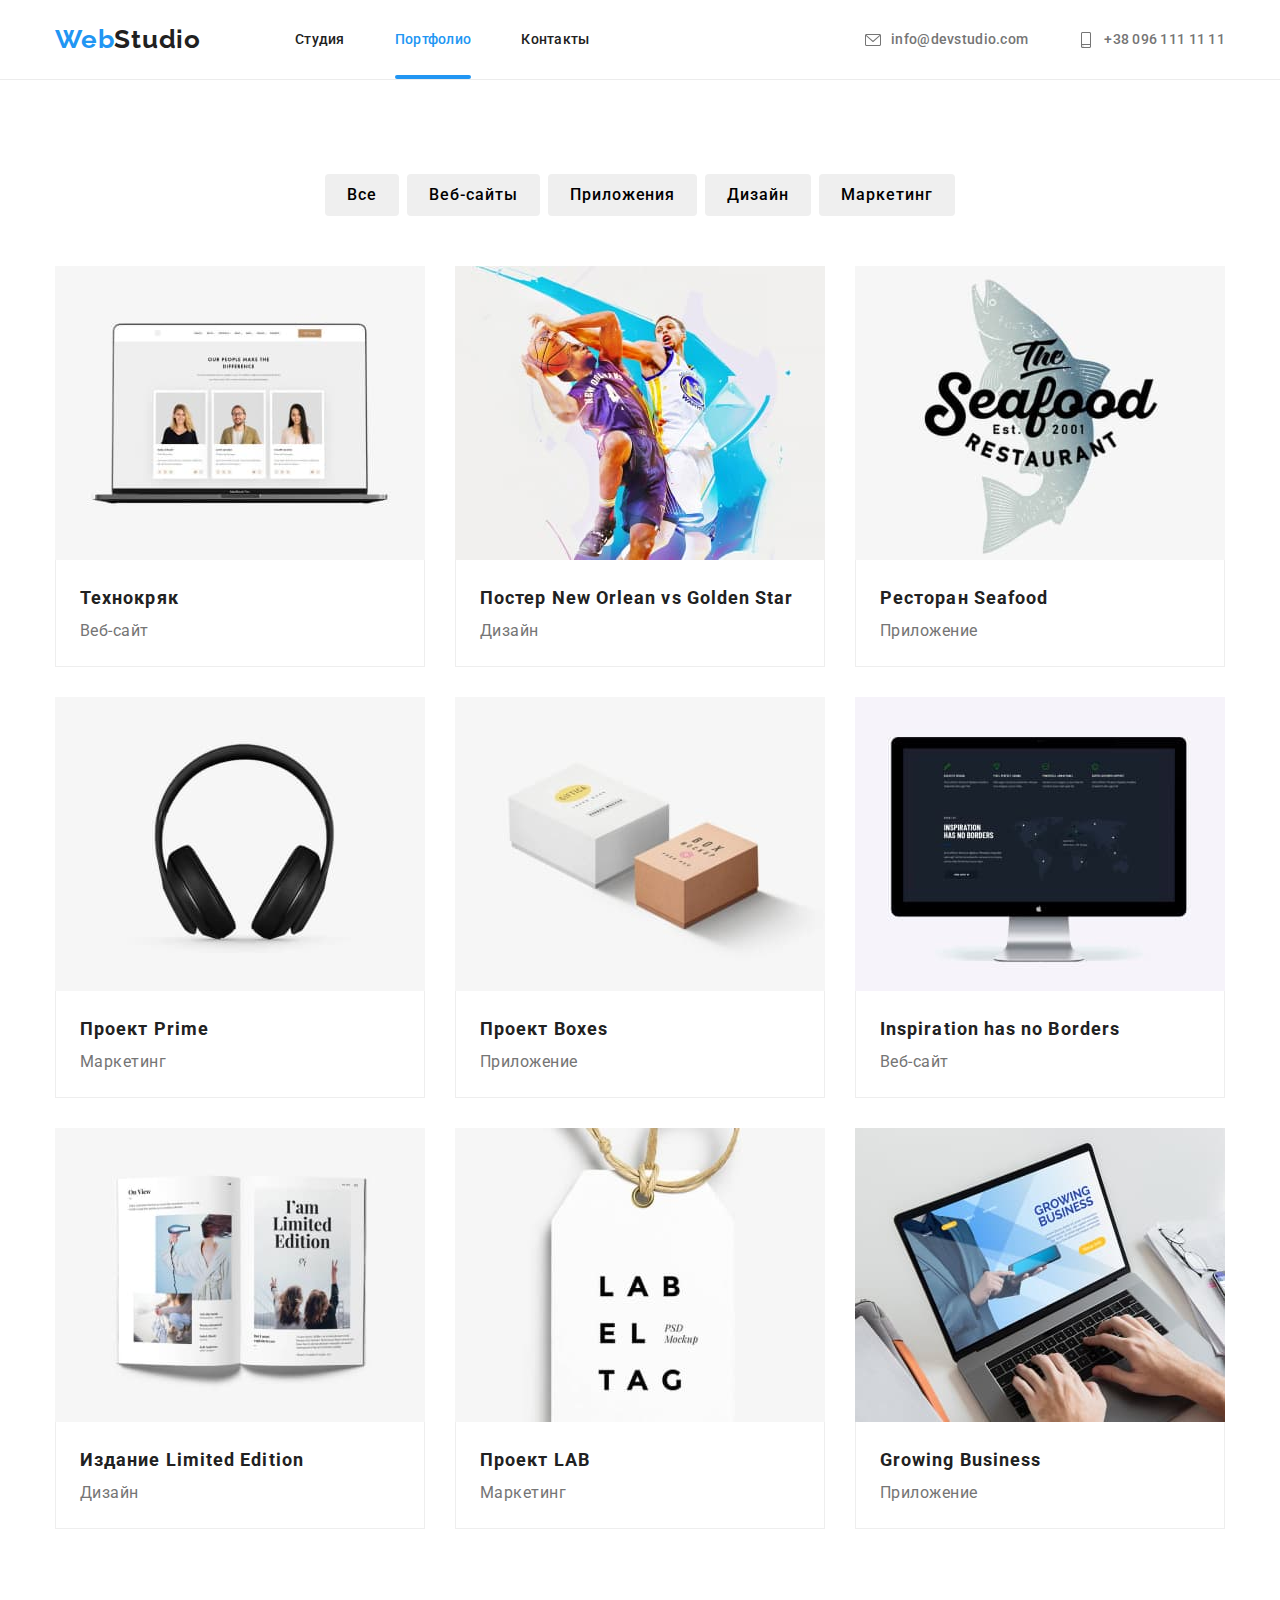
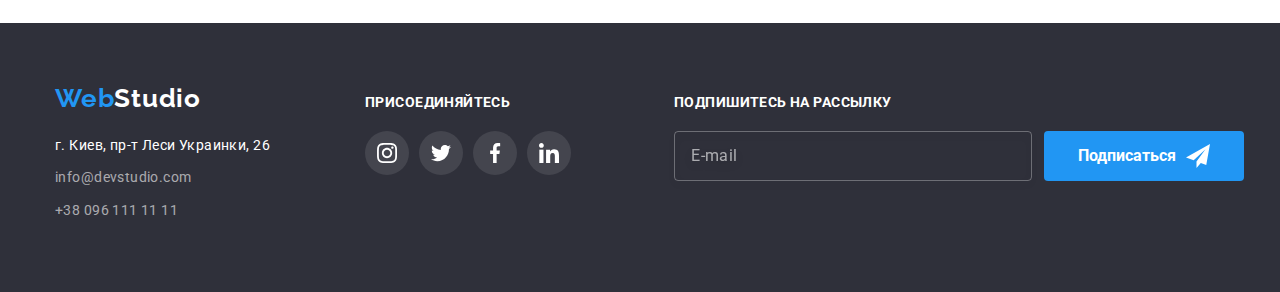
==== commit df404e43: "fin" ====
--- a/portfolio.html
+++ b/portfolio.html
@@ -85,7 +85,7 @@
     шпионажа и атак на защищённые сервера конкурентов.</p>
     </div>
     <div class="portfolio__description">
-    <h2 class="portfolio__name">Технокряк</h2>
+    <h2 class="portfolio__title">Технокряк</h2>
     <p class="portfolio__type">Веб-сайт</p></div>
 </a>
 </li>
@@ -98,7 +98,7 @@
                     шпионажа и атак на защищённые сервера конкурентов.</p>
                 </div>
     <div class="portfolio__description">
-    <h2 class="portfolio__name">Постер New Orlean vs Golden Star</h2>
+    <h2 class="portfolio__title">Постер New Orlean vs Golden Star</h2>
     <p class="portfolio__type">Дизайн</p></div>
     </a>
 </li>
@@ -111,7 +111,7 @@
         шпионажа и атак на защищённые сервера конкурентов.</p>
     </div>
     <div class="portfolio__description">
-    <h2 class="portfolio__name">Ресторан Seafood</h2>
+    <h2 class="portfolio__title">Ресторан Seafood</h2>
     <p class="portfolio__type">Приложение</p></div>
     </a>
 </li>
@@ -124,7 +124,7 @@
         шпионажа и атак на защищённые сервера конкурентов.</p>
     </div>
     <div class="portfolio__description">
-    <h2 class="portfolio__name">Проект Prime</h2>
+    <h2 class="portfolio__title">Проект Prime</h2>
     <p class="portfolio__type">Маркетинг</p></div>
     </a>
 </li>
@@ -137,7 +137,7 @@
         шпионажа и атак на защищённые сервера конкурентов.</p>
     </div>
     <div class="portfolio__description">
-    <h2 class="portfolio__name">Проект Boxes</h2>
+    <h2 class="portfolio__title">Проект Boxes</h2>
     <p class="portfolio__type">Приложение</p></div>
     </a>
 </li>
@@ -150,7 +150,7 @@
         шпионажа и атак на защищённые сервера конкурентов.</p>
     </div>
     <div class="portfolio__description">
-    <h2 class="portfolio__name">Inspiration has no Borders</h2>
+    <h2 class="portfolio__title">Inspiration has no Borders</h2>
     <p class="portfolio__type">Веб-сайт</p></div>
     </a>
 </li>
@@ -163,7 +163,7 @@
         шпионажа и атак на защищённые сервера конкурентов.</p>
     </div>
     <div class="portfolio__description">
-    <h2 class="portfolio__name">Издание Limited Edition</h2>
+    <h2 class="portfolio__title">Издание Limited Edition</h2>
     <p class="portfolio__type">Дизайн</p></div>
     </a>
 </li>
@@ -176,7 +176,7 @@
         шпионажа и атак на защищённые сервера конкурентов.</p>
     </div>
     <div class="portfolio__description">
-    <h2 class="portfolio__name">Проект LAB</h2>
+    <h2 class="portfolio__title">Проект LAB</h2>
     <p class="portfolio__type">Маркетинг</p></div>
     </a>
 </li>
@@ -189,7 +189,7 @@
         шпионажа и атак на защищённые сервера конкурентов.</p>
         </div>
     <div class="portfolio__description">
-    <h2 class="portfolio__name">Growing Business</h2>
+    <h2 class="portfolio__title">Growing Business</h2>
     <p class="portfolio__type">Приложение</p></div>
     </a>
 </li>
--- a/css/main.min.css
+++ b/css/main.min.css
@@ -1,2 +1,2 @@
-:root{--first-text-color: #212121;--second-text-color: #757575;--third-text-color: #ffffff;--accent-text-color: #2196f3}.visually-hidden{position:absolute;white-space:nowrap;width:1px;height:1px;overflow:hidden;border:0;padding:0;clip:rect(0 0 0 0);-webkit-clip-path:inset(50%);clip-path:inset(50%);margin:-1px}p,h1,h2,h3,h4,h5,h6{margin:0}ul{list-style:none;margin:0;padding:0}a{text-decoration:none}img{display:block;max-width:100%;height:auto}body{font-family:'Roboto', sans-serif;color:var(--first-text-color)}.container{width:1200px;padding-left:15px;padding-right:15px;margin:0 auto}.section{padding:94px 0}.btn{font-family:inherit;font-weight:500;font-size:16px;line-height:1.87;letter-spacing:0.06em;cursor:pointer;border:transparent}.social{display:-webkit-box;display:-ms-flexbox;display:flex;-webkit-box-pack:center;-ms-flex-pack:center;justify-content:center}.social__item{width:44px;height:44px;margin-right:10px}.social__item:last-child{margin-right:0px}.social__icon{fill:#afb1b8;-webkit-transition:fill 250ms cubic-bezier(0.4, 0, 0.2, 1);transition:fill 250ms cubic-bezier(0.4, 0, 0.2, 1)}.social__link:hover,.social__link:focus{background-color:var(--accent-text-color)}.social__link:hover .social-icon,.social__link:focus .social-icon{fill:var(--third-text-color)}.social__link{width:100%;height:100%;background-color:var(--third-text-color);border-radius:50%;display:-webkit-box;display:-ms-flexbox;display:flex;-webkit-box-align:center;-ms-flex-align:center;align-items:center;-webkit-box-pack:center;-ms-flex-pack:center;justify-content:center;-webkit-transition:background-color 250ms cubic-bezier(0.4, 0, 0.2, 1);transition:background-color 250ms cubic-bezier(0.4, 0, 0.2, 1)}.btn__solution{display:block;min-width:200px;height:50px;padding:10px 32px;color:var(--third-text-color);background:var(--accent-text-color);border-radius:4px;margin:0 auto;-webkit-transition:background-color 250ms cubic-bezier(0.4, 0, 0.2, 1);transition:background-color 250ms cubic-bezier(0.4, 0, 0.2, 1)}.btn__solution:hover,.btn__solution:focus{background-color:#188ce8;-webkit-box-shadow:0px 4px 4px rgba(0,0,0,0.15);box-shadow:0px 4px 4px rgba(0,0,0,0.15)}.logo{display:-webkit-box;display:-ms-flexbox;display:flex;margin-right:94px;font-family:Raleway, sans-serif;font-weight:700;font-size:26px;line-height:1.19;letter-spacing:0.03em;color:var(--accent-text-color)}.logo__dark{color:var(--first-text-color)}.logo__light{color:var(--third-text-color)}.title{margin-bottom:50px;font-weight:700;font-size:36px;line-height:1.17;text-align:center;letter-spacing:0.03em}.footer-social{display:-webkit-box;display:-ms-flexbox;display:flex;-webkit-box-pack:center;-ms-flex-pack:center;justify-content:center}.footer-social__link{width:100%;height:100%;background-color:rgba(255,255,255,0.1);border-radius:50%;display:-webkit-box;display:-ms-flexbox;display:flex;-webkit-box-align:center;-ms-flex-align:center;align-items:center;-webkit-box-pack:center;-ms-flex-pack:center;justify-content:center;-webkit-transition:background-color 250ms cubic-bezier(0.4, 0, 0.2, 1);transition:background-color 250ms cubic-bezier(0.4, 0, 0.2, 1)}.footer-social__item{width:44px;height:44px;margin-right:10px}.footer-social__icon{fill:var(--third-text-color)}.footer-social__link:hover,.footer-social__link:focus{background-color:var(--accent-text-color)}.footer-social__link:hover .footer-social__icon,.footer-social__link:focus .footer-social__icon{fill:var(--third-text-color)}.filtr-btn{background:#f5f4fa;border-radius:4px}.filtr__btn{padding-top:6px;padding-bottom:6px;background:F5F4FA;border-radius:4px;padding-left:22px;padding-right:22px;-webkit-transition:color 250ms cubic-bezier(0.4, 0, 0.2, 1),background-color 250ms cubic-bezier(0.4, 0, 0.2, 1),-webkit-box-shadow 250ms cubic-bezier(0.4, 0, 0.2, 1);transition:color 250ms cubic-bezier(0.4, 0, 0.2, 1),background-color 250ms cubic-bezier(0.4, 0, 0.2, 1),-webkit-box-shadow 250ms cubic-bezier(0.4, 0, 0.2, 1);transition:box-shadow 250ms cubic-bezier(0.4, 0, 0.2, 1),color 250ms cubic-bezier(0.4, 0, 0.2, 1),background-color 250ms cubic-bezier(0.4, 0, 0.2, 1);transition:box-shadow 250ms cubic-bezier(0.4, 0, 0.2, 1),color 250ms cubic-bezier(0.4, 0, 0.2, 1),background-color 250ms cubic-bezier(0.4, 0, 0.2, 1),-webkit-box-shadow 250ms cubic-bezier(0.4, 0, 0.2, 1)}.filtr__btn:hover,.filtr__btn:focus{color:var(--third-text-color);background-color:var(--accent-text-color);-webkit-box-shadow:0px 3px 1px rgba(0,0,0,0.1),0px 1px 2px rgba(0,0,0,0.08),0px 2px 2px rgba(0,0,0,0.12);box-shadow:0px 3px 1px rgba(0,0,0,0.1),0px 1px 2px rgba(0,0,0,0.08),0px 2px 2px rgba(0,0,0,0.12)}.footer-form__button{display:-webkit-box;display:-ms-flexbox;display:flex;-webkit-box-align:center;-ms-flex-align:center;align-items:center;-webkit-box-pack:center;-ms-flex-pack:center;justify-content:center;width:200px;height:50px;margin:0 auto;font-weight:bold;font-size:16px;line-height:2;background-color:var(--accent-text-color);border:transparent;border-radius:4px;color:var(--third-text-color);cursor:pointer;-webkit-transition:background-color 250ms cubic-bezier(0.4, 0, 0.2, 1);transition:background-color 250ms cubic-bezier(0.4, 0, 0.2, 1)}.footer-form__button::after{content:'';background-image:url(../images/icon-send.svg);width:24px;height:24px;margin:0 0 0 10px}.footer-form__button:hover{background-color:#188ce8}.modal__btn{border:1px solid #757575;background-color:transparent;width:30px;height:30px;border-radius:50%;position:absolute;top:8px;right:8px;display:-webkit-box;display:-ms-flexbox;display:flex;-webkit-box-align:center;-ms-flex-align:center;align-items:center;-webkit-box-pack:center;-ms-flex-pack:center;justify-content:center;cursor:pointer}.modal__btn:hover,.modal__btn:focus{fill:var(--accent-text-color)}.clients{display:-webkit-box;display:-ms-flexbox;display:flex}.clients__link{display:-webkit-box;display:-ms-flexbox;display:flex;width:170px;height:92px;border-radius:4px;border:1px #afb1b8 solid;-webkit-box-pack:center;-ms-flex-pack:center;justify-content:center;-webkit-box-align:center;-ms-flex-align:center;align-items:center;-webkit-transition:border-color 250ms cubic-bezier(0.4, 0, 0.2, 1);transition:border-color 250ms cubic-bezier(0.4, 0, 0.2, 1);margin-right:30px}.clients__logo{display:-webkit-box;display:-ms-flexbox;display:flex}.clients__icon{fill:#afb1b8;-webkit-transition:fill 250ms cubic-bezier(0.4, 0, 0.2, 1);transition:fill 250ms cubic-bezier(0.4, 0, 0.2, 1)}.clients__link:hover,.clients__link:focus{border-color:var(--accent-text-color)}.clients__link:hover .clients__icon,.clients__link:focus .clients__icon{fill:var(--accent-text-color)}.backdrop{position:fixed;width:100vw;height:100vh;top:0;background-color:rgba(0,0,0,0.2);opacity:1;-webkit-transition:opacity 250ms cubic-bezier(0.4, 0, 0.2, 1);transition:opacity 250ms cubic-bezier(0.4, 0, 0.2, 1)}.backdrop.is-hidden{visibility:hidden;opacity:0;pointer-events:none}.modal{position:absolute;padding:40px;width:528px;height:581px;left:50%;top:50%;-webkit-transform:translate(-50%, -50%) scale(1);transform:translate(-50%, -50%) scale(1);-webkit-transition:-webkit-transform 250ms cubic-bezier(0.4, 0, 0.2, 1);transition:-webkit-transform 250ms cubic-bezier(0.4, 0, 0.2, 1);transition:transform 250ms cubic-bezier(0.4, 0, 0.2, 1);transition:transform 250ms cubic-bezier(0.4, 0, 0.2, 1), -webkit-transform 250ms cubic-bezier(0.4, 0, 0.2, 1);background:#ffffff;-webkit-box-shadow:0px 1px 3px rgba(0,0,0,0.12),0px 1px 1px rgba(0,0,0,0.14),0px 2px 1px rgba(0,0,0,0.2);box-shadow:0px 1px 3px rgba(0,0,0,0.12),0px 1px 1px rgba(0,0,0,0.14),0px 2px 1px rgba(0,0,0,0.2);border-radius:4px}.backdrop.is-hidden .modal{-webkit-transform:translate(-50%, -50%) scale(0.9);transform:translate(-50%, -50%) scale(0.9)}.modal__close-icon{-webkit-transition:fill 250ms cubic-bezier(0.4, 0, 0.2, 1);transition:fill 250ms cubic-bezier(0.4, 0, 0.2, 1)}.modal-form__title{font-weight:bold;font-size:20px;line-height:23px;text-align:center;letter-spacing:0.03em;color:var(--first-text-color);margin-bottom:12px}.modal-form{display:-webkit-box;display:-ms-flexbox;display:flex;-webkit-box-orient:vertical;-webkit-box-direction:normal;-ms-flex-direction:column;flex-direction:column}.modal-form__field{font-size:12px;line-height:14px;letter-spacing:0.01em;color:var(--second-text-color);margin-bottom:10px}.modal-form__message:focus{outline:none;border-color:var(--accent-text-color)}.modal-form__item{position:relative;display:block;margin-top:6px}.modal-form__input{padding-left:30px;width:100%;height:40px;border:1px solid rgba(33,33,33,0.2);border-radius:4px;-webkit-transition:border-color 250ms cubic-bezier(0.4, 0, 0.2, 1);transition:border-color 250ms cubic-bezier(0.4, 0, 0.2, 1)}.modal-form__input:focus{outline:none;border-color:var(--accent-text-color)}.modal-form__input:focus+.modal-form__icon{fill:var(--accent-text-color)}.modal-form__message{display:block;padding:12px 16px;height:120px;width:100%;border:1px solid rgba(33,33,33,0.2);border-radius:4px;resize:none;margin-top:6px;-webkit-transition:border-color 250ms cubic-bezier(0.4, 0, 0.2, 1);transition:border-color 250ms cubic-bezier(0.4, 0, 0.2, 1)}.modal-form__message::-webkit-input-placeholder{font-size:14px;line-height:1.14;letter-spacing:0.01em;color:rgba(117,117,117,0.5)}.modal-form__message:-ms-input-placeholder{font-size:14px;line-height:1.14;letter-spacing:0.01em;color:rgba(117,117,117,0.5)}.modal-form__message::-ms-input-placeholder{font-size:14px;line-height:1.14;letter-spacing:0.01em;color:rgba(117,117,117,0.5)}.modal-form__message::placeholder{font-size:14px;line-height:1.14;letter-spacing:0.01em;color:rgba(117,117,117,0.5)}.modal-form__button{display:block;width:200px;height:50px;margin:0 auto;background:var(--accent-text-color);border:transparent;border-radius:4px;color:var(--third-text-color);cursor:pointer;-webkit-transition:background-color 250ms cubic-bezier(0.4, 0, 0.2, 1),-webkit-box-shadow 250ms cubic-bezier(0.4, 0, 0.2, 1);transition:background-color 250ms cubic-bezier(0.4, 0, 0.2, 1),-webkit-box-shadow 250ms cubic-bezier(0.4, 0, 0.2, 1);transition:background-color 250ms cubic-bezier(0.4, 0, 0.2, 1),box-shadow 250ms cubic-bezier(0.4, 0, 0.2, 1);transition:background-color 250ms cubic-bezier(0.4, 0, 0.2, 1),box-shadow 250ms cubic-bezier(0.4, 0, 0.2, 1),-webkit-box-shadow 250ms cubic-bezier(0.4, 0, 0.2, 1)}.modal-form__button:hover,.modal-form__button:focus{background-color:#188ce8;-webkit-box-shadow:0px 4px 4px rgba(0,0,0,0.15);box-shadow:0px 4px 4px rgba(0,0,0,0.15)}.modal-form__icon{position:absolute;display:block;left:12px;top:50%;-webkit-transform:translateY(-50%);transform:translateY(-50%);-webkit-transition:fill 250ms cubic-bezier(0.4, 0, 0.2, 1);transition:fill 250ms cubic-bezier(0.4, 0, 0.2, 1)}.modal-form__chbox-label{display:-webkit-box;display:-ms-flexbox;display:flex;margin-bottom:30px;font-size:14px;line-height:1.71;letter-spacing:0.03em;-webkit-box-pack:center;-ms-flex-pack:center;justify-content:center;-webkit-box-align:center;-ms-flex-align:center;align-items:center;cursor:pointer}.modal-form__chbox-label::before{display:block;content:'';width:18px;height:17px;border:2px solid #212121;cursor:pointer;border-radius:2px;margin-right:7px}.modal-form__chbox:checked+.modal-form__chbox-label::before{background-image:url(../images/icon-check.svg);background-repeat:no-repeat;background-size:cover;background-position:center}header{width:100%;height:80px;border-bottom:1px solid #ececec;display:-webkit-box;display:-ms-flexbox;display:flex}address{margin-top:20px;font-style:normal}.menu__link{font-weight:500;font-size:14px;line-height:1.14;letter-spacing:0.02em;color:inherit;position:relative;-webkit-transition:color 250ms cubic-bezier(0.4, 0, 0.2, 1);transition:color 250ms cubic-bezier(0.4, 0, 0.2, 1)}.menu__link--current{color:var(--accent-text-color)}.menu__link--current::after{content:'';position:absolute;left:0;bottom:-32px;display:block;width:100%;height:4px;border-radius:2px;background-color:var(--accent-text-color)}.menu__link:hover,.menu__link:focus{color:var(--accent-text-color)}.container__header{display:-webkit-box;display:-ms-flexbox;display:flex;-webkit-box-align:center;-ms-flex-align:center;align-items:center}.menu{display:-webkit-box;display:-ms-flexbox;display:flex}.menu__item{margin-right:50px}.contacts{display:-webkit-box;display:-ms-flexbox;display:flex;margin-left:auto}.contacts__item:not(:last-child){margin-right:50px}.contacts__icon{fill:var(--second-text-color);margin-right:10px;-webkit-transition:fill 250ms cubic-bezier(0.4, 0, 0.2, 1);transition:fill 250ms cubic-bezier(0.4, 0, 0.2, 1)}.contacts__link{display:-webkit-box;display:-ms-flexbox;display:flex;-webkit-box-align:center;-ms-flex-align:center;align-items:center;font-weight:500;font-size:14px;line-height:1.14;letter-spacing:0.02em;color:var(--second-text-color);-webkit-transition:color 250ms cubic-bezier(0.4, 0, 0.2, 1);transition:color 250ms cubic-bezier(0.4, 0, 0.2, 1)}.contacts__link:hover,.contacts__link:focus{color:var(--accent-text-color)}.contacts__link:hover .contacts__icon,.contacts__link:focus .contacts__icon{fill:var(--accent-text-color)}.grey-background{background-color:#f5f4fa}.team{display:-webkit-box;display:-ms-flexbox;display:flex}.team__item{margin-right:15px;background:#ffffff;-webkit-box-shadow:0px 1px 3px rgba(0,0,0,0.12),0px 1px 1px rgba(0,0,0,0.14),0px 2px 1px rgba(0,0,0,0.2);box-shadow:0px 1px 3px rgba(0,0,0,0.12),0px 1px 1px rgba(0,0,0,0.14),0px 2px 1px rgba(0,0,0,0.2);border-radius:0px 0px 4px 4px}.team__description{padding-top:30px;padding-bottom:30px}.team__manager-name{font-weight:500;font-size:16px;line-height:1.19;text-align:center;letter-spacing:0.03em;color:var(--first-text-color);margin-bottom:10px}.team__manager-spec{font-size:16px;line-height:1.19;text-align:center;letter-spacing:0.03em;color:var(--second-text-color);margin-bottom:16px}.solutions{margin-left:auto;margin-right:auto;max-width:1600px;background-color:#2f303a;padding-top:200px;padding-bottom:200px;background-color:#2f303a;background-image:-webkit-gradient(linear, left top, left bottom, from(rgba(47,48,58,0.4)), to(rgba(47,48,58,0.4))),url(../images/main-photo.jpg);background-image:linear-gradient(rgba(47,48,58,0.4), rgba(47,48,58,0.4)),url(../images/main-photo.jpg);background-repeat:no-repeat;background-size:cover;background-position:center}.solutions__slogan{width:696px;height:120px;margin-right:auto;margin-left:auto;font-weight:900;font-size:44px;line-height:1.36;text-align:center;letter-spacing:0.06em;text-transform:uppercase;color:var(--third-text-color);margin-bottom:30px}.advantages{display:-webkit-box;display:-ms-flexbox;display:flex}.advantages__logo{width:270px;height:120px;background-color:#f5f4fa;border-radius:4px;display:-webkit-box;display:-ms-flexbox;display:flex;-webkit-box-pack:center;-ms-flex-pack:center;justify-content:center;-webkit-box-align:center;-ms-flex-align:center;align-items:center;margin-bottom:30px}.advantages__title{font-weight:700;font-size:14px;line-height:1.14;letter-spacing:0.03em;text-transform:uppercase;color:var(--first-text-color);margin-bottom:10px}.advantages__text{font-size:14px;line-height:1.71;letter-spacing:0.03em;color:var(--second-text-color)}.about{display:-webkit-box;display:-ms-flexbox;display:flex}.nopadding{padding-top:0}.about__title{margin-bottom:50px}.about__item:not(:last-child){margin-right:30px}.about__photo{position:relative}.about__text{position:absolute;left:0;bottom:0;font-weight:700;font-size:14px;line-height:1.14;letter-spacing:0.03em;text-transform:uppercase;text-align:center;color:var(--third-text-color);background-color:rgba(47,48,58,0.8);width:100%;height:70px;display:-webkit-box;display:-ms-flexbox;display:flex;-webkit-box-align:center;-ms-flex-align:center;align-items:center;-webkit-box-pack:center;-ms-flex-pack:center;justify-content:center}.portfolio__name{font-weight:700;font-size:18px;line-height:2;letter-spacing:0.06em;color:var(--first-text-color)}.portfolio__type{font-size:16px;line-height:1.87;letter-spacing:0.03em;color:var(--second-text-color)}.portfolio-dist{padding-bottom:94px 0}.filtr{display:-webkit-box;display:-ms-flexbox;display:flex;-webkit-box-pack:center;-ms-flex-pack:center;justify-content:center;margin-bottom:50px}.filtr__item:not(:last-child){margin-right:8px}.portfolio{display:-webkit-box;display:-ms-flexbox;display:flex;-ms-flex-wrap:wrap;flex-wrap:wrap;margin-left:-30px;margin-bottom:-30px}.portfolio__item{-ms-flex-preferred-size:calc(100% / 3 - 30px);flex-basis:calc(100% / 3 - 30px);margin-left:30px;margin-bottom:30px}.portfolio__description{padding-top:20px;padding-left:24px;padding-bottom:20px;border-bottom:1px solid #eeeeee;border-left:1px solid #eeeeee;border-right:1px solid #eeeeee}.portfolio__photo{position:relative;overflow:hidden}.portfolio__text{position:absolute;top:0;left:0;font-size:18px;line-height:1.6;letter-spacing:0.03em;color:var(--third-text-color);background:rgba(33,150,243,0.9);padding:63px 24px;-webkit-transform:translateY(100%);transform:translateY(100%);-webkit-transition:-webkit-transform 250ms cubic-bezier(0.4, 0, 0.2, 1);transition:-webkit-transform 250ms cubic-bezier(0.4, 0, 0.2, 1);transition:transform 250ms cubic-bezier(0.4, 0, 0.2, 1);transition:transform 250ms cubic-bezier(0.4, 0, 0.2, 1), -webkit-transform 250ms cubic-bezier(0.4, 0, 0.2, 1)}.portfolio__link{display:block;-webkit-transition:-webkit-box-shadow 250ms cubic-bezier(0.4, 0, 0.2, 1);transition:-webkit-box-shadow 250ms cubic-bezier(0.4, 0, 0.2, 1);transition:box-shadow 250ms cubic-bezier(0.4, 0, 0.2, 1);transition:box-shadow 250ms cubic-bezier(0.4, 0, 0.2, 1), -webkit-box-shadow 250ms cubic-bezier(0.4, 0, 0.2, 1)}.portfolio__link:hover,.portfolio__link:focus{-webkit-box-shadow:0px 1px 1px rgba(0,0,0,0.12),0px 4px 4px rgba(0,0,0,0.06),1px 4px 6px rgba(0,0,0,0.16);box-shadow:0px 1px 1px rgba(0,0,0,0.12),0px 4px 4px rgba(0,0,0,0.06),1px 4px 6px rgba(0,0,0,0.16)}.portfolio__link:hover .portfolio__text,.portfolio__link:focus .portfolio__text{-webkit-transform:translateY(0);transform:translateY(0)}.footer{background-color:#2f303a;padding-top:60px;padding-bottom:60px}.footer-contacts__adr{font-size:14px;line-height:1.71;letter-spacing:0.03em;color:var(--third-text-color)}.footer-contacts__mail,.footer-contacts__tel{font-size:14px;line-height:1.71;letter-spacing:0.03em;color:rgba(255,255,255,0.6)}.footer-contacts__item{margin-bottom:9px}.footer__overall{display:-webkit-box;display:-ms-flexbox;display:flex;-webkit-box-align:baseline;-ms-flex-align:baseline;align-items:baseline}.footer__left{-webkit-box-flex:1;-ms-flex-positive:1;flex-grow:1;margin-right:70px}.footer__right{margin-right:93px}.footer-connection__title{font-weight:bold;font-size:14px;line-height:1.14;letter-spacing:0.03em;text-transform:uppercase;color:var(--third-text-color);margin-bottom:20px}
+:root{--first-text-color: #212121;--second-text-color: #757575;--third-text-color: #ffffff;--accent-text-color: #2196f3}.visually-hidden{position:absolute;white-space:nowrap;width:1px;height:1px;overflow:hidden;border:0;padding:0;clip:rect(0 0 0 0);-webkit-clip-path:inset(50%);clip-path:inset(50%);margin:-1px}p,h1,h2,h3,h4,h5,h6{margin:0}ul{list-style:none;margin:0;padding:0}a{text-decoration:none}img{display:block;max-width:100%;height:auto}body{font-family:'Roboto', sans-serif;color:var(--first-text-color)}.container{width:1200px;padding-left:15px;padding-right:15px;margin:0 auto}.section{padding:94px 0}.btn{font-family:inherit;font-weight:500;font-size:16px;line-height:1.87;letter-spacing:0.06em;cursor:pointer;border:transparent}.social{display:-webkit-box;display:-ms-flexbox;display:flex;-webkit-box-pack:center;-ms-flex-pack:center;justify-content:center}.social__item{width:44px;height:44px;margin-right:10px}.social__item:last-child{margin-right:0px}.social__icon{fill:#afb1b8;-webkit-transition:fill 250ms cubic-bezier(0.4, 0, 0.2, 1);transition:fill 250ms cubic-bezier(0.4, 0, 0.2, 1)}.social__icon:hover .social-icon,.social__icon:focus .social-icon{fill:var(--third-text-color)}.social__link{width:100%;height:100%;background-color:var(--third-text-color);border-radius:50%;display:-webkit-box;display:-ms-flexbox;display:flex;-webkit-box-align:center;-ms-flex-align:center;align-items:center;-webkit-box-pack:center;-ms-flex-pack:center;justify-content:center;-webkit-transition:background-color 250ms cubic-bezier(0.4, 0, 0.2, 1);transition:background-color 250ms cubic-bezier(0.4, 0, 0.2, 1)}.social__link:hover,.social__link:focus{background-color:var(--accent-text-color)}.btn__solution{display:block;min-width:200px;height:50px;padding:10px 32px;color:var(--third-text-color);background:var(--accent-text-color);border-radius:4px;margin:0 auto;-webkit-transition:background-color 250ms cubic-bezier(0.4, 0, 0.2, 1);transition:background-color 250ms cubic-bezier(0.4, 0, 0.2, 1)}.btn__solution:hover,.btn__solution:focus{background-color:#188ce8;-webkit-box-shadow:0px 4px 4px rgba(0,0,0,0.15);box-shadow:0px 4px 4px rgba(0,0,0,0.15)}.logo{display:-webkit-box;display:-ms-flexbox;display:flex;margin-right:94px;font-family:Raleway, sans-serif;font-weight:700;font-size:26px;line-height:1.19;letter-spacing:0.03em;color:var(--accent-text-color)}.logo__dark{color:var(--first-text-color)}.logo__light{color:var(--third-text-color)}.section__title{margin-bottom:50px;font-weight:700;font-size:36px;line-height:1.17;text-align:center;letter-spacing:0.03em}.footer-social{display:-webkit-box;display:-ms-flexbox;display:flex;-webkit-box-pack:center;-ms-flex-pack:center;justify-content:center}.footer-social__link{width:100%;height:100%;background-color:rgba(255,255,255,0.1);border-radius:50%;display:-webkit-box;display:-ms-flexbox;display:flex;-webkit-box-align:center;-ms-flex-align:center;align-items:center;-webkit-box-pack:center;-ms-flex-pack:center;justify-content:center;-webkit-transition:background-color 250ms cubic-bezier(0.4, 0, 0.2, 1);transition:background-color 250ms cubic-bezier(0.4, 0, 0.2, 1)}.footer-social__link:hover,.footer-social__link:focus{background-color:var(--accent-text-color)}.footer-social__item{width:44px;height:44px;margin-right:10px}.footer-social__icon{fill:var(--third-text-color)}.footer-social__icon:hover .footer-social__icon,.footer-social__icon:focus .footer-social__icon{fill:var(--third-text-color)}.filtr-btn{background:#f5f4fa;border-radius:4px}.filtr__btn{padding-top:6px;padding-bottom:6px;background:F5F4FA;border-radius:4px;padding-left:22px;padding-right:22px;-webkit-transition:color 250ms cubic-bezier(0.4, 0, 0.2, 1),background-color 250ms cubic-bezier(0.4, 0, 0.2, 1),-webkit-box-shadow 250ms cubic-bezier(0.4, 0, 0.2, 1);transition:color 250ms cubic-bezier(0.4, 0, 0.2, 1),background-color 250ms cubic-bezier(0.4, 0, 0.2, 1),-webkit-box-shadow 250ms cubic-bezier(0.4, 0, 0.2, 1);transition:box-shadow 250ms cubic-bezier(0.4, 0, 0.2, 1),color 250ms cubic-bezier(0.4, 0, 0.2, 1),background-color 250ms cubic-bezier(0.4, 0, 0.2, 1);transition:box-shadow 250ms cubic-bezier(0.4, 0, 0.2, 1),color 250ms cubic-bezier(0.4, 0, 0.2, 1),background-color 250ms cubic-bezier(0.4, 0, 0.2, 1),-webkit-box-shadow 250ms cubic-bezier(0.4, 0, 0.2, 1)}.filtr__btn:hover,.filtr__btn:focus{color:var(--third-text-color);background-color:var(--accent-text-color);-webkit-box-shadow:0px 3px 1px rgba(0,0,0,0.1),0px 1px 2px rgba(0,0,0,0.08),0px 2px 2px rgba(0,0,0,0.12);box-shadow:0px 3px 1px rgba(0,0,0,0.1),0px 1px 2px rgba(0,0,0,0.08),0px 2px 2px rgba(0,0,0,0.12)}.footer-form__button{display:-webkit-box;display:-ms-flexbox;display:flex;-webkit-box-align:center;-ms-flex-align:center;align-items:center;-webkit-box-pack:center;-ms-flex-pack:center;justify-content:center;width:200px;height:50px;margin:0 auto;font-weight:bold;font-size:16px;line-height:2;background-color:var(--accent-text-color);border:transparent;border-radius:4px;color:var(--third-text-color);cursor:pointer;-webkit-transition:background-color 250ms cubic-bezier(0.4, 0, 0.2, 1);transition:background-color 250ms cubic-bezier(0.4, 0, 0.2, 1)}.footer-form__button::after{content:'';background-image:url(../images/icon-send.svg);width:24px;height:24px;margin:0 0 0 10px}.footer-form__button:hover{background-color:#188ce8}.modal__btn{border:1px solid #757575;background-color:transparent;width:30px;height:30px;border-radius:50%;position:absolute;top:8px;right:8px;display:-webkit-box;display:-ms-flexbox;display:flex;-webkit-box-align:center;-ms-flex-align:center;align-items:center;-webkit-box-pack:center;-ms-flex-pack:center;justify-content:center;cursor:pointer}.modal__btn:hover,.modal__btn:focus{fill:var(--accent-text-color)}.clients{display:-webkit-box;display:-ms-flexbox;display:flex}.clients__link{display:-webkit-box;display:-ms-flexbox;display:flex;width:170px;height:92px;border-radius:4px;border:1px #afb1b8 solid;-webkit-box-pack:center;-ms-flex-pack:center;justify-content:center;-webkit-box-align:center;-ms-flex-align:center;align-items:center;-webkit-transition:border-color 250ms cubic-bezier(0.4, 0, 0.2, 1);transition:border-color 250ms cubic-bezier(0.4, 0, 0.2, 1);margin-right:30px}.clients__link:hover,.clients__link:focus{border-color:var(--accent-text-color)}.clients__logo{display:-webkit-box;display:-ms-flexbox;display:flex}.clients__icon{fill:#afb1b8;-webkit-transition:fill 250ms cubic-bezier(0.4, 0, 0.2, 1);transition:fill 250ms cubic-bezier(0.4, 0, 0.2, 1)}.clients__icon:hover .clients__icon,.clients__icon:focus .clients__icon{fill:var(--accent-text-color)}.backdrop{position:fixed;width:100vw;height:100vh;top:0;background-color:rgba(0,0,0,0.2);opacity:1;-webkit-transition:opacity 250ms cubic-bezier(0.4, 0, 0.2, 1);transition:opacity 250ms cubic-bezier(0.4, 0, 0.2, 1)}.backdrop.is-hidden{visibility:hidden;opacity:0;pointer-events:none}.modal{position:absolute;padding:40px;width:528px;height:581px;left:50%;top:50%;-webkit-transform:translate(-50%, -50%) scale(1);transform:translate(-50%, -50%) scale(1);-webkit-transition:-webkit-transform 250ms cubic-bezier(0.4, 0, 0.2, 1);transition:-webkit-transform 250ms cubic-bezier(0.4, 0, 0.2, 1);transition:transform 250ms cubic-bezier(0.4, 0, 0.2, 1);transition:transform 250ms cubic-bezier(0.4, 0, 0.2, 1), -webkit-transform 250ms cubic-bezier(0.4, 0, 0.2, 1);background:#ffffff;-webkit-box-shadow:0px 1px 3px rgba(0,0,0,0.12),0px 1px 1px rgba(0,0,0,0.14),0px 2px 1px rgba(0,0,0,0.2);box-shadow:0px 1px 3px rgba(0,0,0,0.12),0px 1px 1px rgba(0,0,0,0.14),0px 2px 1px rgba(0,0,0,0.2);border-radius:4px}.backdrop.is-hidden .modal{-webkit-transform:translate(-50%, -50%) scale(0.9);transform:translate(-50%, -50%) scale(0.9)}.modal__close-icon{-webkit-transition:fill 250ms cubic-bezier(0.4, 0, 0.2, 1);transition:fill 250ms cubic-bezier(0.4, 0, 0.2, 1)}.modal-form__title{font-weight:bold;font-size:20px;line-height:23px;text-align:center;letter-spacing:0.03em;color:var(--first-text-color);margin-bottom:12px}.modal-form{display:-webkit-box;display:-ms-flexbox;display:flex;-webkit-box-orient:vertical;-webkit-box-direction:normal;-ms-flex-direction:column;flex-direction:column}.modal-form__field{font-size:12px;line-height:14px;letter-spacing:0.01em;color:var(--second-text-color);margin-bottom:10px}.modal-form__message:focus{outline:none;border-color:var(--accent-text-color)}.modal-form__item{position:relative;display:block;margin-top:6px}.modal-form__input{padding-left:30px;width:100%;height:40px;border:1px solid rgba(33,33,33,0.2);border-radius:4px;-webkit-transition:border-color 250ms cubic-bezier(0.4, 0, 0.2, 1);transition:border-color 250ms cubic-bezier(0.4, 0, 0.2, 1)}.modal-form__input:focus{outline:none;border-color:var(--accent-text-color)}.modal-form__input:focus+.modal-form__icon{fill:var(--accent-text-color)}.modal-form__message{display:block;padding:12px 16px;height:120px;width:100%;border:1px solid rgba(33,33,33,0.2);border-radius:4px;resize:none;margin-top:6px;-webkit-transition:border-color 250ms cubic-bezier(0.4, 0, 0.2, 1);transition:border-color 250ms cubic-bezier(0.4, 0, 0.2, 1)}.modal-form__message::-webkit-input-placeholder{font-size:14px;line-height:1.14;letter-spacing:0.01em;color:rgba(117,117,117,0.5)}.modal-form__message:-ms-input-placeholder{font-size:14px;line-height:1.14;letter-spacing:0.01em;color:rgba(117,117,117,0.5)}.modal-form__message::-ms-input-placeholder{font-size:14px;line-height:1.14;letter-spacing:0.01em;color:rgba(117,117,117,0.5)}.modal-form__message::placeholder{font-size:14px;line-height:1.14;letter-spacing:0.01em;color:rgba(117,117,117,0.5)}.modal-form__button{display:block;width:200px;height:50px;margin:0 auto;background:var(--accent-text-color);border:transparent;border-radius:4px;color:var(--third-text-color);cursor:pointer;-webkit-transition:background-color 250ms cubic-bezier(0.4, 0, 0.2, 1),-webkit-box-shadow 250ms cubic-bezier(0.4, 0, 0.2, 1);transition:background-color 250ms cubic-bezier(0.4, 0, 0.2, 1),-webkit-box-shadow 250ms cubic-bezier(0.4, 0, 0.2, 1);transition:background-color 250ms cubic-bezier(0.4, 0, 0.2, 1),box-shadow 250ms cubic-bezier(0.4, 0, 0.2, 1);transition:background-color 250ms cubic-bezier(0.4, 0, 0.2, 1),box-shadow 250ms cubic-bezier(0.4, 0, 0.2, 1),-webkit-box-shadow 250ms cubic-bezier(0.4, 0, 0.2, 1)}.modal-form__button:hover,.modal-form__button:focus{background-color:#188ce8;-webkit-box-shadow:0px 4px 4px rgba(0,0,0,0.15);box-shadow:0px 4px 4px rgba(0,0,0,0.15)}.modal-form__icon{position:absolute;display:block;left:12px;top:50%;-webkit-transform:translateY(-50%);transform:translateY(-50%);-webkit-transition:fill 250ms cubic-bezier(0.4, 0, 0.2, 1);transition:fill 250ms cubic-bezier(0.4, 0, 0.2, 1)}.modal-form__chbox-label{display:-webkit-box;display:-ms-flexbox;display:flex;margin-bottom:30px;font-size:14px;line-height:1.71;letter-spacing:0.03em;-webkit-box-pack:center;-ms-flex-pack:center;justify-content:center;-webkit-box-align:center;-ms-flex-align:center;align-items:center;cursor:pointer}.modal-form__chbox-label::before{display:block;content:'';width:18px;height:17px;border:2px solid #212121;cursor:pointer;border-radius:2px;margin-right:7px}.modal-form__chbox:checked+.modal-form__chbox-label::before{background-image:url(../images/icon-check.svg);background-repeat:no-repeat;background-size:cover;background-position:center}.footer-form{display:-webkit-box;display:-ms-flexbox;display:flex;-webkit-box-align:end;-ms-flex-align:end;align-items:flex-end}.footer-form__section{-webkit-box-orient:vertical;-webkit-box-direction:normal;-ms-flex-direction:column;flex-direction:column;display:-webkit-box;display:-ms-flexbox;display:flex;margin-right:12px}.footer-form__input{padding:15px 16px;width:358px;height:50px;color:var(--third-text-color);border:1px solid rgba(255,255,255,0.3);-webkit-filter:drop-shadow(0px 4px 4px rgba(0,0,0,0.15));filter:drop-shadow(0px 4px 4px rgba(0,0,0,0.15));border-radius:4px;background-color:inherit}.footer-form__input::-webkit-input-placeholder{font-size:16px;line-height:1.25;letter-spacing:0.03em;color:rgba(255,255,255,0.6)}.footer-form__input:-ms-input-placeholder{font-size:16px;line-height:1.25;letter-spacing:0.03em;color:rgba(255,255,255,0.6)}.footer-form__input::-ms-input-placeholder{font-size:16px;line-height:1.25;letter-spacing:0.03em;color:rgba(255,255,255,0.6)}.footer-form__input::placeholder{font-size:16px;line-height:1.25;letter-spacing:0.03em;color:rgba(255,255,255,0.6)}header{width:100%;height:80px;border-bottom:1px solid #ececec;display:-webkit-box;display:-ms-flexbox;display:flex}address{margin-top:20px;font-style:normal}.menu__link{font-weight:500;font-size:14px;line-height:1.14;letter-spacing:0.02em;color:inherit;position:relative;-webkit-transition:color 250ms cubic-bezier(0.4, 0, 0.2, 1);transition:color 250ms cubic-bezier(0.4, 0, 0.2, 1)}.menu__link--current{color:var(--accent-text-color)}.menu__link--current::after{content:'';position:absolute;left:0;bottom:-32px;display:block;width:100%;height:4px;border-radius:2px;background-color:var(--accent-text-color)}.menu__link:hover,.menu__link:focus{color:var(--accent-text-color)}.container__header{display:-webkit-box;display:-ms-flexbox;display:flex;-webkit-box-align:center;-ms-flex-align:center;align-items:center}.menu{display:-webkit-box;display:-ms-flexbox;display:flex}.menu__item{margin-right:50px}.contacts{display:-webkit-box;display:-ms-flexbox;display:flex;margin-left:auto}.contacts__item:not(:last-child){margin-right:50px}.contacts__icon{fill:var(--second-text-color);margin-right:10px;-webkit-transition:fill 250ms cubic-bezier(0.4, 0, 0.2, 1);transition:fill 250ms cubic-bezier(0.4, 0, 0.2, 1)}.contacts__link{display:-webkit-box;display:-ms-flexbox;display:flex;-webkit-box-align:center;-ms-flex-align:center;align-items:center;font-weight:500;font-size:14px;line-height:1.14;letter-spacing:0.02em;color:var(--second-text-color);-webkit-transition:color 250ms cubic-bezier(0.4, 0, 0.2, 1);transition:color 250ms cubic-bezier(0.4, 0, 0.2, 1)}.contacts__link:hover,.contacts__link:focus{color:var(--accent-text-color)}.contacts__link:hover .contacts__icon,.contacts__link:focus .contacts__icon{fill:var(--accent-text-color)}.grey-background{background-color:#f5f4fa}.team{display:-webkit-box;display:-ms-flexbox;display:flex}.team__item{margin-right:15px;background:#ffffff;-webkit-box-shadow:0px 1px 3px rgba(0,0,0,0.12),0px 1px 1px rgba(0,0,0,0.14),0px 2px 1px rgba(0,0,0,0.2);box-shadow:0px 1px 3px rgba(0,0,0,0.12),0px 1px 1px rgba(0,0,0,0.14),0px 2px 1px rgba(0,0,0,0.2);border-radius:0px 0px 4px 4px}.team__description{padding-top:30px;padding-bottom:30px}.team__title{font-weight:500;font-size:16px;line-height:1.19;text-align:center;letter-spacing:0.03em;color:var(--first-text-color);margin-bottom:10px}.team__text{font-size:16px;line-height:1.19;text-align:center;letter-spacing:0.03em;color:var(--second-text-color);margin-bottom:16px}.solutions{margin-left:auto;margin-right:auto;max-width:1600px;background-color:#2f303a;padding-top:200px;padding-bottom:200px;background-color:#2f303a;background-image:-webkit-gradient(linear, left top, left bottom, from(rgba(47,48,58,0.4)), to(rgba(47,48,58,0.4))),url(../images/main-photo.jpg);background-image:linear-gradient(rgba(47,48,58,0.4), rgba(47,48,58,0.4)),url(../images/main-photo.jpg);background-repeat:no-repeat;background-size:cover;background-position:center}.solutions__slogan{width:696px;height:120px;margin-right:auto;margin-left:auto;font-weight:900;font-size:44px;line-height:1.36;text-align:center;letter-spacing:0.06em;text-transform:uppercase;color:var(--third-text-color);margin-bottom:30px}.advantages{display:-webkit-box;display:-ms-flexbox;display:flex}.advantages__logo{width:270px;height:120px;background-color:#f5f4fa;border-radius:4px;display:-webkit-box;display:-ms-flexbox;display:flex;-webkit-box-pack:center;-ms-flex-pack:center;justify-content:center;-webkit-box-align:center;-ms-flex-align:center;align-items:center;margin-bottom:30px}.advantages__title{font-weight:700;font-size:14px;line-height:1.14;letter-spacing:0.03em;text-transform:uppercase;color:var(--first-text-color);margin-bottom:10px}.advantages__text{font-size:14px;line-height:1.71;letter-spacing:0.03em;color:var(--second-text-color)}.about{display:-webkit-box;display:-ms-flexbox;display:flex}.nopadding{padding-top:0}.about__title{margin-bottom:50px}.about__item:not(:last-child){margin-right:30px}.about__photo{position:relative}.about__text{position:absolute;left:0;bottom:0;font-weight:700;font-size:14px;line-height:1.14;letter-spacing:0.03em;text-transform:uppercase;text-align:center;color:var(--third-text-color);background-color:rgba(47,48,58,0.8);width:100%;height:70px;display:-webkit-box;display:-ms-flexbox;display:flex;-webkit-box-align:center;-ms-flex-align:center;align-items:center;-webkit-box-pack:center;-ms-flex-pack:center;justify-content:center}.portfolio__title{font-weight:700;font-size:18px;line-height:2;letter-spacing:0.06em;color:var(--first-text-color)}.portfolio__type{font-size:16px;line-height:1.87;letter-spacing:0.03em;color:var(--second-text-color)}.portfolio-dist{padding-bottom:94px 0}.filtr{display:-webkit-box;display:-ms-flexbox;display:flex;-webkit-box-pack:center;-ms-flex-pack:center;justify-content:center;margin-bottom:50px}.filtr__item:not(:last-child){margin-right:8px}.portfolio{display:-webkit-box;display:-ms-flexbox;display:flex;-ms-flex-wrap:wrap;flex-wrap:wrap;margin-left:-30px;margin-bottom:-30px}.portfolio__item{-ms-flex-preferred-size:calc(100% / 3 - 30px);flex-basis:calc(100% / 3 - 30px);margin-left:30px;margin-bottom:30px}.portfolio__description{padding-top:20px;padding-left:24px;padding-bottom:20px;border-bottom:1px solid #eeeeee;border-left:1px solid #eeeeee;border-right:1px solid #eeeeee}.portfolio__photo{position:relative;overflow:hidden}.portfolio__text{position:absolute;top:0;left:0;font-size:18px;line-height:1.6;letter-spacing:0.03em;color:var(--third-text-color);background:rgba(33,150,243,0.9);padding:63px 24px;-webkit-transform:translateY(100%);transform:translateY(100%);-webkit-transition:-webkit-transform 250ms cubic-bezier(0.4, 0, 0.2, 1);transition:-webkit-transform 250ms cubic-bezier(0.4, 0, 0.2, 1);transition:transform 250ms cubic-bezier(0.4, 0, 0.2, 1);transition:transform 250ms cubic-bezier(0.4, 0, 0.2, 1), -webkit-transform 250ms cubic-bezier(0.4, 0, 0.2, 1)}.portfolio__link{display:block;-webkit-transition:-webkit-box-shadow 250ms cubic-bezier(0.4, 0, 0.2, 1);transition:-webkit-box-shadow 250ms cubic-bezier(0.4, 0, 0.2, 1);transition:box-shadow 250ms cubic-bezier(0.4, 0, 0.2, 1);transition:box-shadow 250ms cubic-bezier(0.4, 0, 0.2, 1), -webkit-box-shadow 250ms cubic-bezier(0.4, 0, 0.2, 1)}.portfolio__link:hover,.portfolio__link:focus{-webkit-box-shadow:0px 1px 1px rgba(0,0,0,0.12),0px 4px 4px rgba(0,0,0,0.06),1px 4px 6px rgba(0,0,0,0.16);box-shadow:0px 1px 1px rgba(0,0,0,0.12),0px 4px 4px rgba(0,0,0,0.06),1px 4px 6px rgba(0,0,0,0.16)}.portfolio__link:hover .portfolio__text,.portfolio__link:focus .portfolio__text{-webkit-transform:translateY(0);transform:translateY(0)}.footer{background-color:#2f303a;padding-top:60px;padding-bottom:60px}.footer-form__title{font-weight:bold;font-size:14px;line-height:1.14;letter-spacing:0.03em;text-transform:uppercase;color:var(--third-text-color);margin-bottom:20px}.footer-contacts__adr{font-size:14px;line-height:1.71;letter-spacing:0.03em;color:var(--third-text-color)}.footer-contacts__mail,.footer-contacts__tel{font-size:14px;line-height:1.71;letter-spacing:0.03em;color:rgba(255,255,255,0.6)}.footer-contacts__item{margin-bottom:9px}.footer__overall{display:-webkit-box;display:-ms-flexbox;display:flex;-webkit-box-align:baseline;-ms-flex-align:baseline;align-items:baseline}.footer__left{-webkit-box-flex:1;-ms-flex-positive:1;flex-grow:1;margin-right:70px}.footer__right{margin-right:93px}.footer-connection__title{font-weight:bold;font-size:14px;line-height:1.14;letter-spacing:0.03em;text-transform:uppercase;color:var(--third-text-color);margin-bottom:20px}
 /*# sourceMappingURL=main.min.css.map */